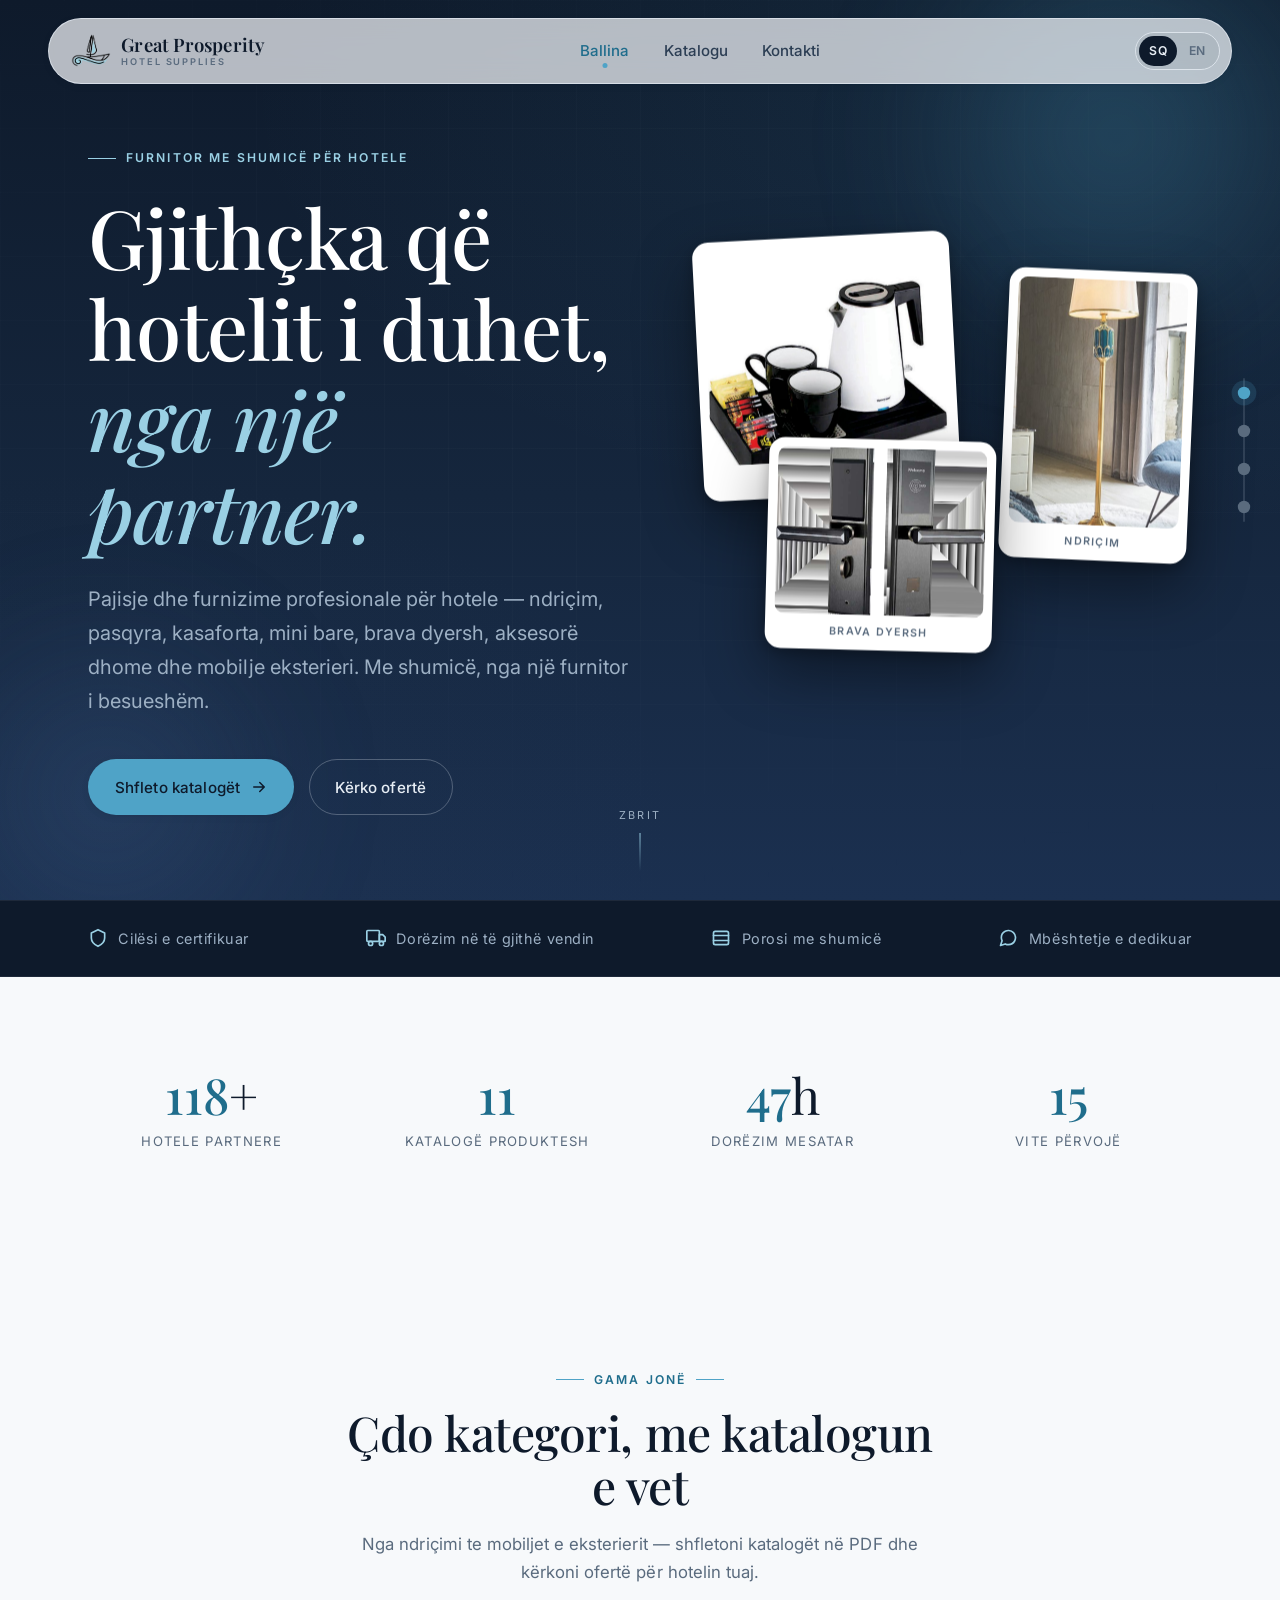
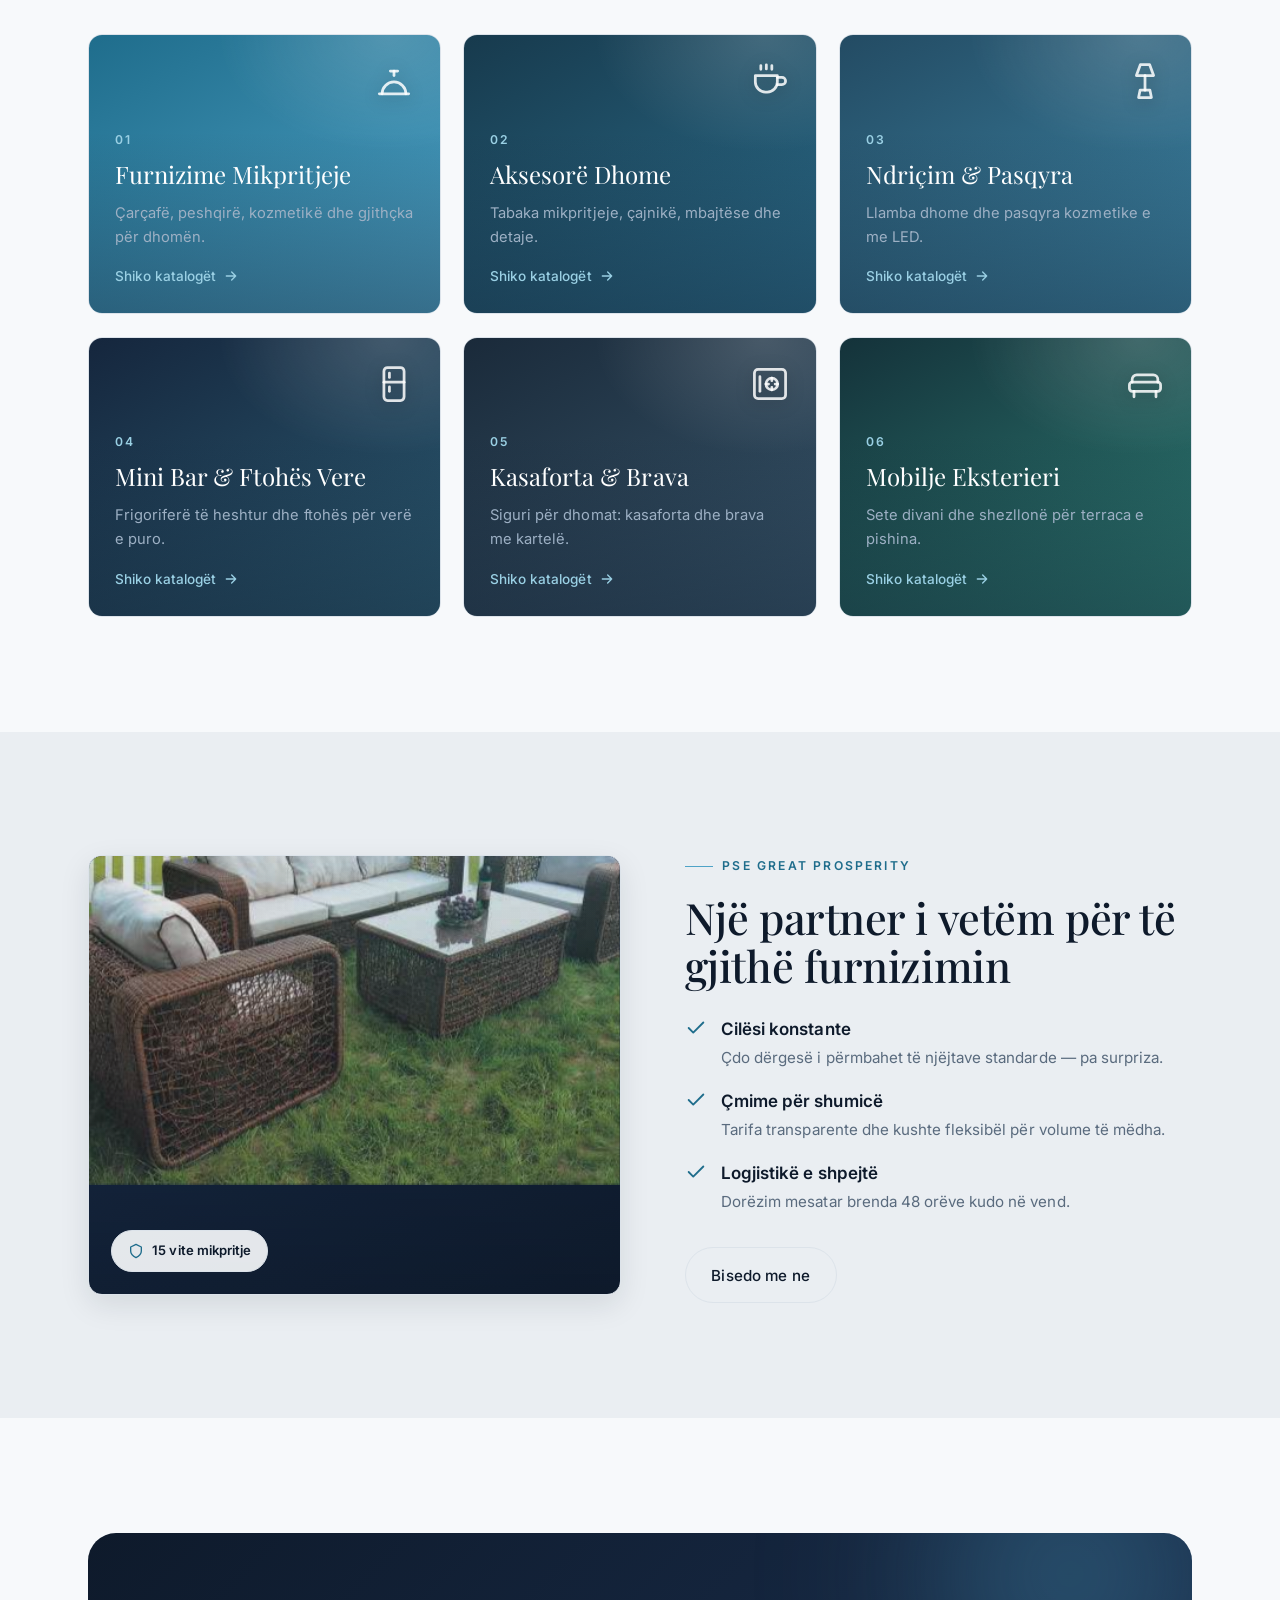
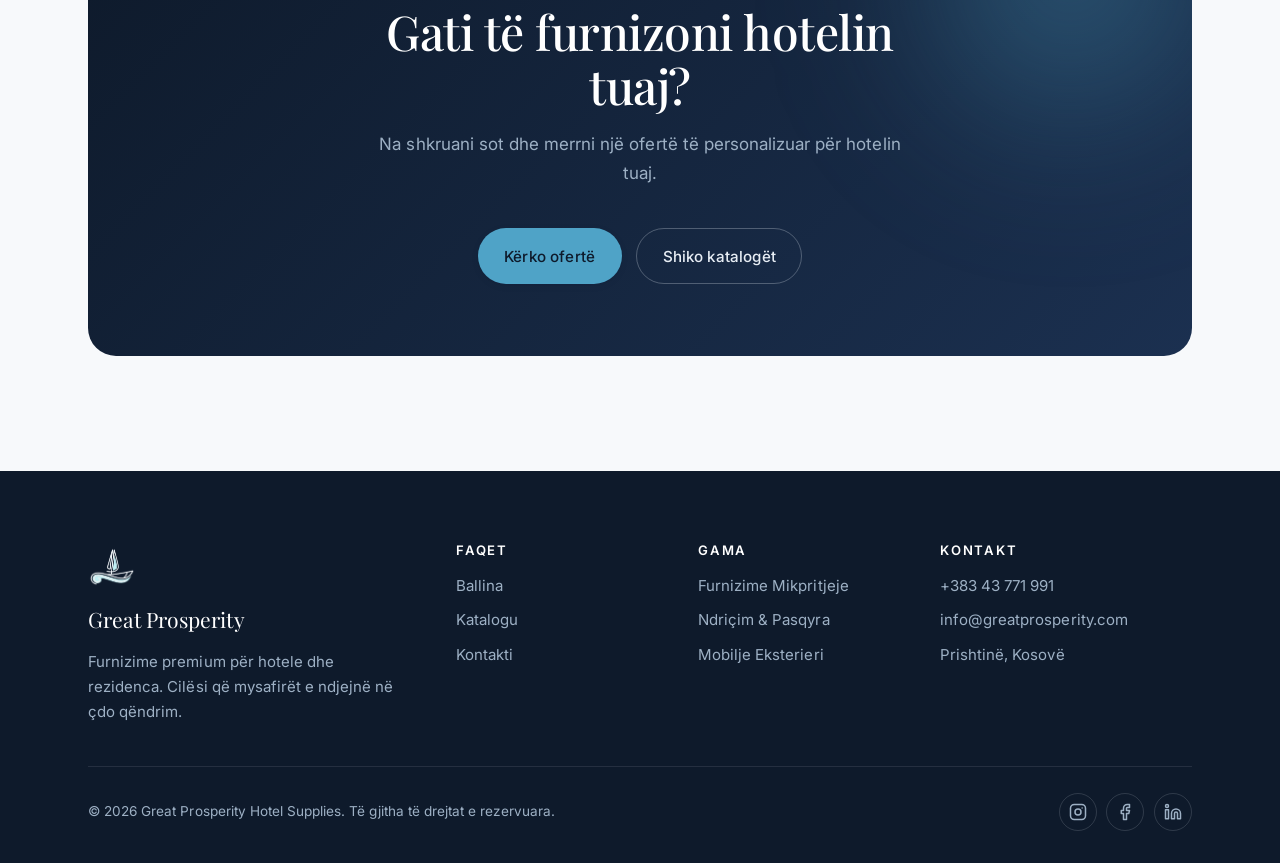
==== index.html @ 8aaf766f "Initial site" ====
<!DOCTYPE html>
<html lang="sq">
<head>
  <meta charset="UTF-8" />
  <meta name="viewport" content="width=device-width, initial-scale=1.0" />
  <title>Great Prosperity — Furnizime Premium për Hotele</title>
  <meta name="description" content="Furnitor me shumicë për hotele: ndriçim, pasqyra, kasaforta, mini bare, brava dyersh, aksesorë dhome dhe mobilje eksterieri. Katalogë PDF dhe oferta të personalizuara." />
  <link rel="preconnect" href="https://fonts.googleapis.com" />
  <link rel="preconnect" href="https://fonts.gstatic.com" crossorigin />
  <link rel="stylesheet" href="assets/css/style.css" />
</head>
<body>
  <div class="scroll-progress" aria-hidden="true"></div>
  <!-- ============ NAV ============ -->
  <!-- Brand: Great Prosperity · Hotel Supplies. Logo: assets/img/logo-mark.png -->
  <nav class="nav" aria-label="Primary">
    <a class="brand" href="index.html" aria-label="Great Prosperity Hotel Supplies — home">
      <img class="brand__logo" src="assets/img/logo-mark.png" alt="Great Prosperity Hotel Supplies logo" width="42" height="42" />
      <span class="brand__text">
        <span class="brand__mark">Great Prosperity</span>
        <span class="brand__sub">Hotel Supplies</span>
      </span>
    </a>

    <div class="nav__links">
      <a class="nav__link is-active" href="index.html" data-sq="Ballina" data-en="Home">Ballina</a>
      <a class="nav__link" href="catalog.html" data-sq="Katalogu" data-en="Catalogue">Katalogu</a>
      <a class="nav__link" href="contact.html" data-sq="Kontakti" data-en="Contact">Kontakti</a>
    </div>

    <div class="nav__right">
      <div class="lang" role="group" aria-label="Language">
        <button class="lang__btn is-active" data-lang="sq" aria-pressed="true">SQ</button>
        <button class="lang__btn" data-lang="en" aria-pressed="false">EN</button>
      </div>
      <button class="nav__burger" aria-label="Menu" aria-expanded="false">
        <span></span><span></span><span></span>
      </button>
    </div>
  </nav>

  <!-- ============ HERO ============ -->
  <header class="hero" id="top" data-dot-sq="Fillimi" data-dot-en="Top">
    <div class="hero__orb hero__orb--1" data-parallax="0.16" aria-hidden="true"></div>
    <div class="hero__orb hero__orb--2" data-parallax="-0.12" aria-hidden="true"></div>
    <div class="hero__grid" aria-hidden="true"></div>

    <div class="container hero__inner">
      <div class="hero__copy">
        <span class="eyebrow hero__eyebrow reveal"
              data-sq="Furnitor me shumicë për hotele" data-en="Wholesale hotel supplier">Furnitor me shumicë për hotele</span>

        <h1 class="reveal" data-delay="1"
            data-sq="Gjithçka që hotelit i duhet, {em}nga një partner.{/em}"
            data-en="Everything your hotel needs, {em}from one partner.{/em}">
            Gjithçka që hotelit i duhet, <em>nga një partner.</em>
        </h1>

        <p class="hero__sub reveal" data-delay="2"
           data-sq="Pajisje dhe furnizime profesionale për hotele — ndriçim, pasqyra, kasaforta, mini bare, brava dyersh, aksesorë dhome dhe mobilje eksterieri. Me shumicë, nga një furnitor i besueshëm."
           data-en="Professional hotel equipment and supplies — lighting, mirrors, safes, mini bars, door locks, room accessories and outdoor furniture. Wholesale, from one trusted supplier.">
           Pajisje dhe furnizime profesionale për hotele — ndriçim, pasqyra, kasaforta, mini bare, brava dyersh, aksesorë dhome dhe mobilje eksterieri. Me shumicë, nga një furnitor i besueshëm.
        </p>

        <div class="hero__cta reveal" data-delay="3">
          <a class="btn btn--primary" href="catalog.html">
            <span data-sq="Shfleto katalogët" data-en="Browse the catalogues">Shfleto katalogët</span>
            <svg viewBox="0 0 24 24" fill="none" stroke="currentColor" stroke-width="2" stroke-linecap="round" stroke-linejoin="round"><path d="M5 12h14M13 6l6 6-6 6"/></svg>
          </a>
          <a class="btn btn--on-dark" href="contact.html"
             data-sq="Kërko ofertë" data-en="Request a quote">Kërko ofertë</a>
        </div>
      </div>

      <!-- Floating product cards — real products from the catalogues -->
      <div class="hero__showcase reveal reveal--scale" data-delay="2">
        <figure class="hero__card hero__card--a" data-parallax="0.06">
          <span class="hero__card-in">
            <img src="assets/img/prod-tray.jpg" alt="Tabaka mikpritjeje me çajnik" loading="eager" />
            <figcaption data-sq="Aksesorë dhome" data-en="Room accessories">Aksesorë dhome</figcaption>
          </span>
        </figure>
        <figure class="hero__card hero__card--b" data-parallax="-0.05">
          <span class="hero__card-in">
            <img src="assets/img/prod-lamp.jpg" alt="Llambë qëndruese për hotel" loading="eager" />
            <figcaption data-sq="Ndriçim" data-en="Lighting">Ndriçim</figcaption>
          </span>
        </figure>
        <figure class="hero__card hero__card--c" data-parallax="0.1">
          <span class="hero__card-in">
            <img src="assets/img/prod-lock.jpg" alt="Brava elektronike dyersh" loading="eager" />
            <figcaption data-sq="Brava dyersh" data-en="Door locks">Brava dyersh</figcaption>
          </span>
        </figure>
      </div>
    </div>

    <div class="hero__scroll" aria-hidden="true">
      <span data-sq="Zbrit" data-en="Scroll">Zbrit</span>
      <i></i>
    </div>
  </header>

  <!-- ============ TRUST STRIP ============ -->
  <section class="strip">
    <div class="container strip__row">
      <div class="strip__item reveal">
        <svg viewBox="0 0 24 24" fill="none" stroke="currentColor" stroke-width="2" stroke-linecap="round" stroke-linejoin="round"><path d="M12 2 4 6v6c0 5 3.4 7.7 8 10 4.6-2.3 8-5 8-10V6z"/></svg>
        <span data-sq="Cilësi e certifikuar" data-en="Certified quality">Cilësi e certifikuar</span>
      </div>
      <div class="strip__item reveal" data-delay="1">
        <svg viewBox="0 0 24 24" fill="none" stroke="currentColor" stroke-width="2" stroke-linecap="round" stroke-linejoin="round"><rect x="1" y="3" width="15" height="13" rx="1"/><path d="M16 8h4l3 3v5h-7z"/><circle cx="5.5" cy="18.5" r="2.5"/><circle cx="18.5" cy="18.5" r="2.5"/></svg>
        <span data-sq="Dorëzim në të gjithë vendin" data-en="Nationwide delivery">Dorëzim në të gjithë vendin</span>
      </div>
      <div class="strip__item reveal" data-delay="2">
        <svg viewBox="0 0 24 24" fill="none" stroke="currentColor" stroke-width="2" stroke-linecap="round" stroke-linejoin="round"><path d="M3 9h18M3 15h18"/><rect x="3" y="4" width="18" height="16" rx="2"/></svg>
        <span data-sq="Porosi me shumicë" data-en="Wholesale orders">Porosi me shumicë</span>
      </div>
      <div class="strip__item reveal" data-delay="3">
        <svg viewBox="0 0 24 24" fill="none" stroke="currentColor" stroke-width="2" stroke-linecap="round" stroke-linejoin="round"><path d="M21 11.5a8.38 8.38 0 0 1-.9 3.8 8.5 8.5 0 0 1-7.6 4.7 8.38 8.38 0 0 1-3.8-.9L3 21l1.9-5.7a8.38 8.38 0 0 1-.9-3.8 8.5 8.5 0 0 1 4.7-7.6 8.38 8.38 0 0 1 3.8-.9h.5a8.48 8.48 0 0 1 8 8z"/></svg>
        <span data-sq="Mbështetje e dedikuar" data-en="Dedicated support">Mbështetje e dedikuar</span>
      </div>
    </div>
  </section>

  <!-- ============ STATS ============ -->
  <section class="section section--tight">
    <div class="container">
      <div class="stats">
        <div class="stat reveal">
          <div class="stat__num"><b>120</b>+</div>
          <div class="stat__label" data-sq="Hotele partnere" data-en="Partner hotels">Hotele partnere</div>
        </div>
        <div class="stat reveal" data-delay="1">
          <div class="stat__num"><b>11</b></div>
          <div class="stat__label" data-sq="Katalogë produktesh" data-en="Product catalogues">Katalogë produktesh</div>
        </div>
        <div class="stat reveal" data-delay="2">
          <div class="stat__num"><b>48</b>h</div>
          <div class="stat__label" data-sq="Dorëzim mesatar" data-en="Average delivery">Dorëzim mesatar</div>
        </div>
        <div class="stat reveal" data-delay="3">
          <div class="stat__num"><b>15</b></div>
          <div class="stat__label" data-sq="Vite përvojë" data-en="Years of experience">Vite përvojë</div>
        </div>
      </div>
    </div>
  </section>

  <!-- ============ CATEGORIES ============ -->
  <section class="section" id="categories" data-dot-sq="Gama" data-dot-en="Range">
    <div class="container">
      <div class="section-head section-head--center reveal">
        <span class="eyebrow eyebrow--center" data-sq="Gama jonë" data-en="Our range">Gama jonë</span>
        <h2 data-sq="Çdo kategori, me katalogun e vet" data-en="Every category, with its own catalogue">Çdo kategori, me katalogun e vet</h2>
        <p data-sq="Nga ndriçimi te mobiljet e eksterierit — shfletoni katalogët në PDF dhe kërkoni ofertë për hotelin tuaj."
           data-en="From lighting to outdoor furniture — browse the PDF catalogues and request a quote for your hotel.">
           Nga ndriçimi te mobiljet e eksterierit — shfletoni katalogët në PDF dhe kërkoni ofertë për hotelin tuaj.
        </p>
      </div>

      <div class="cats">
        <a class="cat reveal" href="catalog.html" style="--cg1:#1F6D8C;--cg2:#4FA3C7">
          <svg class="cat__icon" viewBox="0 0 24 24" fill="none" stroke="currentColor" stroke-width="1.5" stroke-linecap="round" stroke-linejoin="round"><path d="M4 19h16"/><path d="M5.5 19a6.5 6.5 0 0 1 13 0"/><path d="M12 9V6.6"/><path d="M10 6.6h4"/></svg>
          <span class="cat__num">01</span>
          <span class="cat__name" data-sq="Furnizime Mikpritjeje" data-en="Hospitality Supply">Furnizime Mikpritjeje</span>
          <span class="cat__desc" data-sq="Çarçafë, peshqirë, kozmetikë dhe gjithçka për dhomën." data-en="Linens, towels, amenities and everything in-room.">Çarçafë, peshqirë, kozmetikë dhe gjithçka për dhomën.</span>
          <span class="cat__go"><span data-sq="Shiko katalogët" data-en="View catalogues">Shiko katalogët</span><svg viewBox="0 0 24 24" fill="none" stroke="currentColor" stroke-width="2" stroke-linecap="round" stroke-linejoin="round"><path d="M5 12h14M13 6l6 6-6 6"/></svg></span>
        </a>
        <a class="cat reveal" data-delay="1" href="catalog.html" style="--cg1:#173A4D;--cg2:#2C6E8C">
          <svg class="cat__icon" viewBox="0 0 24 24" fill="none" stroke="currentColor" stroke-width="1.5" stroke-linecap="round" stroke-linejoin="round"><path d="M4 9h12v3.5A5.5 5.5 0 0 1 10.5 18h-1A5.5 5.5 0 0 1 4 12.5z"/><path d="M16 10h2.5a2 2 0 0 1 0 4H16"/><path d="M7 3.6v2M10 3.2v2.2M13 3.6v2"/></svg>
          <span class="cat__num">02</span>
          <span class="cat__name" data-sq="Aksesorë Dhome" data-en="Room Accessories">Aksesorë Dhome</span>
          <span class="cat__desc" data-sq="Tabaka mikpritjeje, çajnikë, mbajtëse dhe detaje." data-en="Welcome trays, kettles, holders and details.">Tabaka mikpritjeje, çajnikë, mbajtëse dhe detaje.</span>
          <span class="cat__go"><span data-sq="Shiko katalogët" data-en="View catalogues">Shiko katalogët</span><svg viewBox="0 0 24 24" fill="none" stroke="currentColor" stroke-width="2" stroke-linecap="round" stroke-linejoin="round"><path d="M5 12h14M13 6l6 6-6 6"/></svg></span>
        </a>
        <a class="cat reveal" data-delay="2" href="catalog.html" style="--cg1:#234B63;--cg2:#3E86A6">
          <svg class="cat__icon" viewBox="0 0 24 24" fill="none" stroke="currentColor" stroke-width="1.5" stroke-linecap="round" stroke-linejoin="round"><path d="M9.5 3h5l2.2 6h-9.4z"/><path d="M12 9v8"/><path d="M9.3 17h5.4l.8 4h-7z"/></svg>
          <span class="cat__num">03</span>
          <span class="cat__name" data-sq="Ndriçim &amp; Pasqyra" data-en="Lighting &amp; Mirrors">Ndriçim &amp; Pasqyra</span>
          <span class="cat__desc" data-sq="Llamba dhome dhe pasqyra kozmetike e me LED." data-en="Room lamps plus cosmetic and LED mirrors.">Llamba dhome dhe pasqyra kozmetike e me LED.</span>
          <span class="cat__go"><span data-sq="Shiko katalogët" data-en="View catalogues">Shiko katalogët</span><svg viewBox="0 0 24 24" fill="none" stroke="currentColor" stroke-width="2" stroke-linecap="round" stroke-linejoin="round"><path d="M5 12h14M13 6l6 6-6 6"/></svg></span>
        </a>
        <a class="cat reveal" href="catalog.html" style="--cg1:#15263D;--cg2:#2C5C73">
          <svg class="cat__icon" viewBox="0 0 24 24" fill="none" stroke="currentColor" stroke-width="1.5" stroke-linecap="round" stroke-linejoin="round"><rect x="6.5" y="3" width="11" height="18" rx="2"/><path d="M6.5 11h11"/><path d="M9.5 6v2.4"/><path d="M9.5 13.6V16"/></svg>
          <span class="cat__num">04</span>
          <span class="cat__name" data-sq="Mini Bar &amp; Ftohës Vere" data-en="Mini Bars &amp; Wine Coolers">Mini Bar &amp; Ftohës Vere</span>
          <span class="cat__desc" data-sq="Frigoriferë të heshtur dhe ftohës për verë e puro." data-en="Whisper-quiet fridges plus wine and cigar coolers.">Frigoriferë të heshtur dhe ftohës për verë e puro.</span>
          <span class="cat__go"><span data-sq="Shiko katalogët" data-en="View catalogues">Shiko katalogët</span><svg viewBox="0 0 24 24" fill="none" stroke="currentColor" stroke-width="2" stroke-linecap="round" stroke-linejoin="round"><path d="M5 12h14M13 6l6 6-6 6"/></svg></span>
        </a>
        <a class="cat reveal" data-delay="1" href="catalog.html" style="--cg1:#1A2A3A;--cg2:#38566B">
          <svg class="cat__icon" viewBox="0 0 24 24" fill="none" stroke="currentColor" stroke-width="1.5" stroke-linecap="round" stroke-linejoin="round"><rect x="3.5" y="4" width="17" height="16" rx="2"/><circle cx="13" cy="12" r="3.2"/><path d="M13 8.8v1.4M13 13.8v1.4M16.2 12h-1.4M11.2 12H9.8"/><path d="M6.5 8v8"/></svg>
          <span class="cat__num">05</span>
          <span class="cat__name" data-sq="Kasaforta &amp; Brava" data-en="Safes &amp; Door Locks">Kasaforta &amp; Brava</span>
          <span class="cat__desc" data-sq="Siguri për dhomat: kasaforta dhe brava me kartelë." data-en="Room security: safes and card-operated locks.">Siguri për dhomat: kasaforta dhe brava me kartelë.</span>
          <span class="cat__go"><span data-sq="Shiko katalogët" data-en="View catalogues">Shiko katalogët</span><svg viewBox="0 0 24 24" fill="none" stroke="currentColor" stroke-width="2" stroke-linecap="round" stroke-linejoin="round"><path d="M5 12h14M13 6l6 6-6 6"/></svg></span>
        </a>
        <a class="cat reveal" data-delay="2" href="catalog.html" style="--cg1:#14323A;--cg2:#2E7D74">
          <svg class="cat__icon" viewBox="0 0 24 24" fill="none" stroke="currentColor" stroke-width="1.5" stroke-linecap="round" stroke-linejoin="round"><path d="M5 11V9.5A2.5 2.5 0 0 1 7.5 7h9A2.5 2.5 0 0 1 19 9.5V11"/><rect x="3.5" y="11" width="17" height="5" rx="1.5"/><path d="M6 16v3M18 16v3"/></svg>
          <span class="cat__num">06</span>
          <span class="cat__name" data-sq="Mobilje Eksterieri" data-en="Outdoor Furniture">Mobilje Eksterieri</span>
          <span class="cat__desc" data-sq="Sete divani dhe shezllonë për terraca e pishina." data-en="Sofa sets and loungers for terraces and pools.">Sete divani dhe shezllonë për terraca e pishina.</span>
          <span class="cat__go"><span data-sq="Shiko katalogët" data-en="View catalogues">Shiko katalogët</span><svg viewBox="0 0 24 24" fill="none" stroke="currentColor" stroke-width="2" stroke-linecap="round" stroke-linejoin="round"><path d="M5 12h14M13 6l6 6-6 6"/></svg></span>
        </a>
      </div>
    </div>
  </section>

  <!-- ============ SPLIT / WHY US ============ -->
  <section class="section" id="why" style="background:var(--mist);" data-dot-sq="Pse ne" data-dot-en="Why us">
    <div class="container split">
      <div class="split__media reveal reveal--left">
        <img class="split__media-img" data-parallax="0.06" src="assets/img/why-products.jpg" alt="Set mobiljesh eksterieri për hotele" />
        <span class="split__media-badge">
          <svg viewBox="0 0 24 24" fill="none" stroke="currentColor" stroke-width="2" stroke-linecap="round" stroke-linejoin="round"><path d="M12 2 4 6v6c0 5 3.4 7.7 8 10 4.6-2.3 8-5 8-10V6z"/></svg>
          <span data-sq="15 vite mikpritje" data-en="15 years in hospitality">15 vite mikpritje</span>
        </span>
      </div>
      <div class="reveal reveal--right" data-delay="1">
        <span class="eyebrow" data-sq="Pse Great Prosperity" data-en="Why Great Prosperity">Pse Great Prosperity</span>
        <h2 style="font-size:clamp(1.9rem,4vw,2.7rem);margin-top:1rem;"
            data-sq="Një partner i vetëm për të gjithë furnizimin"
            data-en="One partner for your entire supply">Një partner i vetëm për të gjithë furnizimin</h2>
        <div class="split__list">
          <div class="split__item">
            <svg viewBox="0 0 24 24" fill="none" stroke="currentColor" stroke-width="2" stroke-linecap="round" stroke-linejoin="round"><path d="M20 6 9 17l-5-5"/></svg>
            <div>
              <b data-sq="Cilësi konstante" data-en="Consistent quality">Cilësi konstante</b>
              <span data-sq="Çdo dërgesë i përmbahet të njëjtave standarde — pa surpriza." data-en="Every shipment holds the same standard — no surprises.">Çdo dërgesë i përmbahet të njëjtave standarde — pa surpriza.</span>
            </div>
          </div>
          <div class="split__item">
            <svg viewBox="0 0 24 24" fill="none" stroke="currentColor" stroke-width="2" stroke-linecap="round" stroke-linejoin="round"><path d="M20 6 9 17l-5-5"/></svg>
            <div>
              <b data-sq="Çmime për shumicë" data-en="Wholesale pricing">Çmime për shumicë</b>
              <span data-sq="Tarifa transparente dhe kushte fleksibël për volume të mëdha." data-en="Transparent rates and flexible terms for large volumes.">Tarifa transparente dhe kushte fleksibël për volume të mëdha.</span>
            </div>
          </div>
          <div class="split__item">
            <svg viewBox="0 0 24 24" fill="none" stroke="currentColor" stroke-width="2" stroke-linecap="round" stroke-linejoin="round"><path d="M20 6 9 17l-5-5"/></svg>
            <div>
              <b data-sq="Logjistikë e shpejtë" data-en="Fast logistics">Logjistikë e shpejtë</b>
              <span data-sq="Dorëzim mesatar brenda 48 orëve kudo në vend." data-en="Average delivery within 48 hours anywhere in the country.">Dorëzim mesatar brenda 48 orëve kudo në vend.</span>
            </div>
          </div>
        </div>
        <a class="btn btn--ghost" href="contact.html" style="margin-top:2rem;"
           data-sq="Bisedo me ne" data-en="Talk to us">Bisedo me ne</a>
      </div>
    </div>
  </section>

  <!-- ============ CTA BAND ============ -->
  <section class="section" id="cta" data-dot-sq="Kontakt" data-dot-en="Contact">
    <div class="container">
      <div class="cta-band reveal">
        <h2 data-sq="Gati të furnizoni hotelin tuaj?"
            data-en="Ready to stock your hotel?">Gati të furnizoni hotelin tuaj?</h2>
        <p data-sq="Na shkruani sot dhe merrni një ofertë të personalizuar për hotelin tuaj."
           data-en="Write to us today and get a personalised quote for your hotel.">Na shkruani sot dhe merrni një ofertë të personalizuar për hotelin tuaj.</p>
        <div class="hero__cta">
          <a class="btn btn--primary" href="contact.html"
             data-sq="Kërko ofertë" data-en="Request a quote">Kërko ofertë</a>
          <a class="btn btn--on-dark" href="catalog.html"
             data-sq="Shiko katalogët" data-en="See the catalogues">Shiko katalogët</a>
        </div>
      </div>
    </div>
  </section>

  <!-- ============ FOOTER ============ -->
  <footer class="footer">
    <div class="container">
      <div class="footer__top">
        <div class="footer__brand">
          <img class="footer__logo" src="assets/img/logo-mark-light.png" alt="Great Prosperity Hotel Supplies logo" width="48" height="48" />
          <span class="footer__name">Great Prosperity</span>
          <p data-sq="Furnizime premium për hotele dhe rezidenca. Cilësi që mysafirët e ndjejnë në çdo qëndrim."
             data-en="Premium supplies for hotels and residences. Quality your guests feel in every stay.">Furnizime premium për hotele dhe rezidenca. Cilësi që mysafirët e ndjejnë në çdo qëndrim.</p>
        </div>
        <div class="footer__col">
          <h4 data-sq="Faqet" data-en="Pages">Faqet</h4>
          <a href="index.html" data-sq="Ballina" data-en="Home">Ballina</a>
          <a href="catalog.html" data-sq="Katalogu" data-en="Catalogue">Katalogu</a>
          <a href="contact.html" data-sq="Kontakti" data-en="Contact">Kontakti</a>
        </div>
        <div class="footer__col">
          <h4 data-sq="Gama" data-en="Range">Gama</h4>
          <a href="catalog.html" data-sq="Furnizime Mikpritjeje" data-en="Hospitality Supply">Furnizime Mikpritjeje</a>
          <a href="catalog.html" data-sq="Ndriçim &amp; Pasqyra" data-en="Lighting &amp; Mirrors">Ndriçim &amp; Pasqyra</a>
          <a href="catalog.html" data-sq="Mobilje Eksterieri" data-en="Outdoor Furniture">Mobilje Eksterieri</a>
        </div>
        <div class="footer__col">
          <h4 data-sq="Kontakt" data-en="Contact">Kontakt</h4>
          <p><a href="tel:+38343771991">+383 43 771 991</a></p>
          <a href="mailto:info@greatprosperity.com">info@greatprosperity.com</a>
          <p data-sq="Prishtinë, Kosovë" data-en="Prishtina, Kosovo">Prishtinë, Kosovë</p>
        </div>
      </div>
      <div class="footer__bottom">
        <span>© <span data-year>2026</span> Great Prosperity Hotel Supplies. <span data-sq="Të gjitha të drejtat e rezervuara." data-en="All rights reserved.">Të gjitha të drejtat e rezervuara.</span></span>
        <div class="footer__social">
          <a href="#" aria-label="Instagram"><svg viewBox="0 0 24 24" fill="none" stroke="currentColor" stroke-width="2" stroke-linecap="round" stroke-linejoin="round"><rect x="2" y="2" width="20" height="20" rx="5"/><circle cx="12" cy="12" r="4"/><circle cx="17.5" cy="6.5" r="1" fill="currentColor" stroke="none"/></svg></a>
          <a href="#" aria-label="Facebook"><svg viewBox="0 0 24 24" fill="none" stroke="currentColor" stroke-width="2" stroke-linecap="round" stroke-linejoin="round"><path d="M18 2h-3a5 5 0 0 0-5 5v3H7v4h3v8h4v-8h3l1-4h-4V7a1 1 0 0 1 1-1h3z"/></svg></a>
          <a href="#" aria-label="LinkedIn"><svg viewBox="0 0 24 24" fill="none" stroke="currentColor" stroke-width="2" stroke-linecap="round" stroke-linejoin="round"><path d="M16 8a6 6 0 0 1 6 6v7h-4v-7a2 2 0 0 0-4 0v7h-4v-7a6 6 0 0 1 6-6z"/><rect x="2" y="9" width="4" height="12"/><circle cx="4" cy="4" r="2"/></svg></a>
        </div>
      </div>
    </div>
  </footer>

  <script src="assets/js/main.js"></script></body>
</html>
---- assets/css/style.css ----
/* =====================================================================
   Great Prosperity — Hotel Supplies
   Cool, elegant design system. Plain CSS, no build step.
   Palette: cool navy/slate canvas + restrained champagne-gold accent.
   ===================================================================== */

@import url('https://fonts.googleapis.com/css2?family=Inter:wght@300;400;500;600;700&family=Playfair+Display:wght@400;500;600;700&display=swap');

/* ----------  Design tokens  ---------- */
:root {
  /* Cool, elegant palette */
  --ink:        #0E1A2B;   /* deepest cool navy */
  --navy:       #15263D;
  --slate:      #2C3E54;
  --porcelain:  #F7F9FB;   /* cool light background */
  --mist:       #EAEEF2;   /* cool light surface */
  --line:       #DCE3EA;   /* hairline borders */

  --accent:      #4FA3C7;  /* sky-blue accent — drawn from the sailboat logo */
  --accent-soft: #9AD0E4;  /* powder blue — matches the logo's sail */
  --accent-deep: #1F6D8C;  /* deep ocean blue — for text on light backgrounds */

  --text:       #1B2A3D;
  --muted:      #5A6B7E;
  --on-dark:    #E7EDF4;
  --on-dark-mut:#9DB0C4;

  /* Type */
  --display: 'Playfair Display', Georgia, 'Times New Roman', serif;
  --body:    'Inter', system-ui, -apple-system, Segoe UI, Roboto, sans-serif;

  /* Rhythm */
  --maxw: 1200px;
  --gutter: clamp(1.25rem, 4vw, 3rem);
  --section-y: clamp(4.5rem, 9vw, 8rem);
  --radius: 14px;
  --radius-sm: 10px;

  --shadow-sm: 0 1px 2px rgba(14,26,43,.06), 0 2px 8px rgba(14,26,43,.05);
  --shadow-md: 0 10px 30px rgba(14,26,43,.10);
  --shadow-lg: 0 24px 60px rgba(14,26,43,.16);

  --ease: cubic-bezier(.22,.61,.36,1);
}

/* ----------  Reset / base  ---------- */
*, *::before, *::after { box-sizing: border-box; }
* { margin: 0; }
html { scroll-behavior: smooth; -webkit-text-size-adjust: 100%; }

body {
  font-family: var(--body);
  color: var(--text);
  background: var(--porcelain);
  line-height: 1.65;
  font-size: 17px;
  font-weight: 400;
  letter-spacing: .002em;
  overflow-x: hidden;
  -webkit-font-smoothing: antialiased;
  text-rendering: optimizeLegibility;
}

img, svg { display: block; max-width: 100%; }
a { color: inherit; text-decoration: none; }
button { font: inherit; cursor: pointer; }

h1, h2, h3, h4 {
  font-family: var(--display);
  font-weight: 500;
  line-height: 1.12;
  letter-spacing: -.01em;
  color: var(--ink);
}

/* ----------  Layout helpers  ---------- */
.container { width: 100%; max-width: var(--maxw); margin-inline: auto; padding-inline: var(--gutter); }
.section { padding-block: var(--section-y); }
.section--tight { padding-block: clamp(3rem, 6vw, 5rem); }

.eyebrow {
  display: inline-flex; align-items: center; gap: .6rem;
  font-family: var(--body);
  font-size: .76rem; font-weight: 600;
  letter-spacing: .18em; text-transform: uppercase;
  color: var(--accent-deep);
}
.eyebrow::before {
  content: ""; width: 28px; height: 1px; background: var(--accent);
  display: inline-block;
}
.eyebrow--center::after {
  content: ""; width: 28px; height: 1px; background: var(--accent);
  display: inline-block;
}

.section-head { max-width: 56ch; }
.section-head--center { margin-inline: auto; text-align: center; }
.section-head h2 { font-size: clamp(2rem, 4.4vw, 3rem); margin-top: 1rem; }
.section-head p { color: var(--muted); margin-top: 1.1rem; font-size: 1.05rem; }

.lead { font-size: clamp(1.05rem, 2vw, 1.2rem); color: var(--muted); }

/* ----------  Buttons  ---------- */
.btn {
  display: inline-flex; align-items: center; gap: .6rem;
  padding: .9rem 1.6rem; border-radius: 999px;
  font-size: .95rem; font-weight: 500; letter-spacing: .01em;
  border: 1px solid transparent;
  transition: transform .2s var(--ease), background-color .25s var(--ease),
              color .25s var(--ease), border-color .25s var(--ease), box-shadow .25s var(--ease);
  cursor: pointer;
}
.btn svg { width: 18px; height: 18px; }
.btn--primary { background: var(--accent); color: var(--ink); box-shadow: var(--shadow-sm); }
.btn--primary:hover { background: var(--accent-soft); box-shadow: var(--shadow-md); }
.btn--ghost { background: transparent; color: var(--ink); border-color: var(--line); }
.btn--ghost:hover { border-color: var(--accent); color: var(--accent-deep); }
.btn--on-dark { background: transparent; color: var(--on-dark); border-color: rgba(231,237,244,.28); }
.btn--on-dark:hover { border-color: var(--accent); color: var(--accent-soft); }
.btn:focus-visible, a:focus-visible, button:focus-visible {
  outline: 2px solid var(--accent); outline-offset: 3px; border-radius: 6px;
}
.btn:active { transform: translateY(1px); }

/* ----------  Scroll progress (signature)  ---------- */
.scroll-progress {
  position: fixed; top: 0; left: 0; height: 2px; width: 0%;
  background: linear-gradient(90deg, var(--accent-deep), var(--accent), var(--accent-soft));
  z-index: 100; transition: width .08s linear;
}

/* ----------  Side section navigator (right rail)  ---------- */
[id] { scroll-margin-top: 96px; }
.dotnav {
  position: fixed; right: clamp(.85rem, 1.8vw, 1.7rem); top: 50%;
  transform: translateY(-50%); z-index: 80;
  display: flex; flex-direction: column; align-items: center; padding: 8px 0;
}
.dotnav__track {
  position: absolute; top: 12px; bottom: 12px; width: 2px;
  background: rgba(120,134,150,.28); border-radius: 2px; overflow: hidden;
}
.dotnav__fill {
  position: absolute; inset: 0 0 auto 0; height: 0%;
  background: linear-gradient(var(--accent-deep), var(--accent)); transition: height .12s linear;
}
.dotnav__item { position: relative; display: grid; place-items: center; width: 26px; height: 26px; margin: 6px 0; z-index: 1; }
.dotnav__dot {
  width: 8px; height: 8px; border-radius: 50%; background: var(--muted); opacity: .45;
  transition: transform .25s var(--ease), background-color .25s var(--ease), opacity .25s var(--ease);
}
.dotnav__item:hover .dotnav__dot { opacity: .95; background: var(--accent-deep); transform: scale(1.25); }
.dotnav__item.is-active .dotnav__dot {
  opacity: 1; background: var(--accent); transform: scale(1.55);
  box-shadow: 0 0 0 4px rgba(79,163,199,.18);
}
.dotnav__label {
  position: absolute; right: 30px; top: 50%; transform: translateY(-50%) translateX(6px);
  white-space: nowrap; font-size: .74rem; font-weight: 600; letter-spacing: .02em; color: var(--ink);
  background: rgba(255,255,255,.94); border: 1px solid var(--line); border-radius: 999px;
  padding: .3rem .72rem; box-shadow: var(--shadow-sm);
  opacity: 0; pointer-events: none; transition: opacity .2s var(--ease), transform .2s var(--ease);
}
.dotnav__item:hover .dotnav__label { opacity: 1; transform: translateY(-50%) translateX(0); }
@media (max-width: 860px) { .dotnav { display: none; } }

/* ----------  Navbar (floating glass)  ---------- */
.nav {
  position: fixed; top: clamp(.6rem, 1.5vw, 1.1rem); left: 50%; transform: translateX(-50%);
  width: calc(100% - clamp(1.25rem, 4vw, 3rem) * 2); max-width: var(--maxw);
  z-index: 90;
  display: flex; align-items: center; justify-content: space-between;
  padding: .7rem .7rem .7rem 1.3rem;
  background: rgba(247,249,251,.72);
  backdrop-filter: blur(14px) saturate(120%);
  -webkit-backdrop-filter: blur(14px) saturate(120%);
  border: 1px solid rgba(220,227,234,.9);
  border-radius: 999px;
  box-shadow: var(--shadow-sm);
  transition: box-shadow .3s var(--ease), background-color .3s var(--ease);
}
.nav.is-scrolled { box-shadow: var(--shadow-md); background: rgba(247,249,251,.86); }

.brand { display: inline-flex; align-items: center; gap: .6rem; }
.brand__logo { width: 42px; height: 42px; object-fit: contain; flex: none; }
.brand__text { display: flex; flex-direction: column; line-height: 1; }
.brand__mark {
  font-family: var(--display); font-weight: 600; font-size: 1.16rem;
  letter-spacing: .005em; color: var(--ink); white-space: nowrap;
}
.brand__sub {
  font-size: .58rem; letter-spacing: .2em; text-transform: uppercase;
  color: var(--muted); font-weight: 600; margin-top: 3px;
}
@media (max-width: 480px) {
  .brand__sub { display: none; }
  .brand__mark { font-size: 1rem; }
  .brand__logo { width: 36px; height: 36px; }
}

.nav__links { display: flex; align-items: center; gap: .35rem; }
.nav__link {
  position: relative; padding: .55rem .9rem; border-radius: 999px;
  font-size: .94rem; font-weight: 500; color: var(--slate);
  transition: color .2s var(--ease), background-color .2s var(--ease);
}
.nav__link:hover { color: var(--ink); background: rgba(79,163,199,.12); }
.nav__link.is-active { color: var(--accent-deep); }
.nav__link.is-active::after {
  content: ""; position: absolute; left: 50%; bottom: .28rem; transform: translateX(-50%);
  width: 5px; height: 5px; border-radius: 50%; background: var(--accent);
}

.nav__right { display: flex; align-items: center; gap: .6rem; }

/* Language toggle */
.lang {
  display: inline-flex; align-items: center;
  background: rgba(21,38,61,.06); border: 1px solid var(--line);
  border-radius: 999px; padding: 3px; gap: 2px;
}
.lang__btn {
  border: none; background: transparent; color: var(--muted);
  font-size: .76rem; font-weight: 600; letter-spacing: .06em;
  padding: .32rem .6rem; border-radius: 999px; transition: all .2s var(--ease);
}
.lang__btn.is-active { background: var(--ink); color: var(--on-dark); }

/* Mobile nav toggle */
.nav__burger {
  display: none; width: 42px; height: 42px; border-radius: 50%;
  border: 1px solid var(--line); background: rgba(255,255,255,.6);
  flex-direction: column; align-items: center; justify-content: center; gap: 4px;
}
.nav__burger span { width: 17px; height: 1.6px; background: var(--ink); transition: transform .25s var(--ease), opacity .2s var(--ease); }
.nav.is-open .nav__burger span:nth-child(1) { transform: translateY(5.6px) rotate(45deg); }
.nav.is-open .nav__burger span:nth-child(2) { opacity: 0; }
.nav.is-open .nav__burger span:nth-child(3) { transform: translateY(-5.6px) rotate(-45deg); }

/* ----------  Hero  ---------- */
.hero {
  position: relative; min-height: 100svh;
  display: flex; align-items: center;
  background:
    radial-gradient(120% 90% at 85% 10%, rgba(79,163,199,.10), transparent 55%),
    radial-gradient(90% 80% at 8% 92%, rgba(44,62,84,.10), transparent 50%),
    linear-gradient(180deg, #0E1A2B 0%, #15263D 55%, #1B3050 100%);
  color: var(--on-dark);
  overflow: hidden;
  isolation: isolate;
}
.hero__orb {
  position: absolute; z-index: -1; border-radius: 50%;
  filter: blur(60px); opacity: .5; will-change: transform;
}
.hero__orb--1 { width: 480px; height: 480px; top: -8%; right: -6%;
  background: radial-gradient(circle, rgba(79,163,199,.55), transparent 70%); }
.hero__orb--2 { width: 420px; height: 420px; bottom: -12%; left: -8%;
  background: radial-gradient(circle, rgba(80,120,175,.45), transparent 70%); }
.hero__grid {
  position: absolute; inset: 0; z-index: -1; opacity: .5;
  background-image:
    linear-gradient(rgba(231,237,244,.04) 1px, transparent 1px),
    linear-gradient(90deg, rgba(231,237,244,.04) 1px, transparent 1px);
  background-size: 64px 64px;
  mask-image: radial-gradient(110% 80% at 50% 40%, #000 30%, transparent 80%);
}

.hero__inner {
  padding-block: clamp(7rem, 14vh, 10rem) clamp(4rem, 8vh, 6rem);
  display: grid; grid-template-columns: 1.05fr .95fr;
  gap: clamp(2rem, 5vw, 4.5rem); align-items: center;
}

/* Floating product cards — real catalogue products instead of a hotel photo */
.hero__showcase { position: relative; height: clamp(380px, 52vh, 540px); }
.hero__card { position: absolute; margin: 0; will-change: transform; }
.hero__card-in {
  display: block; background: #fff; border-radius: 16px; padding: 9px 9px 0;
  box-shadow: 0 24px 60px rgba(0, 0, 0, .42), 0 4px 14px rgba(0, 0, 0, .25);
  transition: box-shadow .35s var(--ease);
}
.hero__card-in img { width: 100%; object-fit: cover; border-radius: 10px; background: #fff; }
.hero__card-in figcaption {
  font-size: .66rem; font-weight: 600; letter-spacing: .12em; text-transform: uppercase;
  color: var(--muted); text-align: center; padding: .5rem 0 .6rem;
}
.hero__card--a { width: 52%; top: 0; left: 0; z-index: 2; }
.hero__card--a .hero__card-in { transform: rotate(-3deg); }
.hero__card--a img { aspect-ratio: 1 / 0.9; }
.hero__card--b { width: 38%; top: 8%; right: 0; z-index: 1; }
.hero__card--b .hero__card-in { transform: rotate(2.5deg); }
.hero__card--b img { aspect-ratio: 1 / 1.45; }
.hero__card--c { width: 46%; bottom: 4%; left: 14%; z-index: 3; }
.hero__card--c .hero__card-in { transform: rotate(1.5deg); }
.hero__card--c img { aspect-ratio: 1 / 0.8; }
.hero__card:hover .hero__card-in { box-shadow: 0 32px 80px rgba(0, 0, 0, .5), 0 6px 18px rgba(0, 0, 0, .3); }
.hero__eyebrow { color: var(--accent-soft); }
.hero__eyebrow::before { background: var(--accent-soft); }
.hero h1 {
  color: #fff; font-size: clamp(2.6rem, 7vw, 5.1rem); font-weight: 500;
  letter-spacing: -.015em; max-width: 16ch; margin-top: 1.4rem;
}
.hero h1 em { font-style: italic; color: var(--accent-soft); }
.hero__sub {
  margin-top: 1.6rem; max-width: 52ch; font-size: clamp(1.05rem, 2.2vw, 1.25rem);
  color: var(--on-dark-mut); line-height: 1.7;
}
.hero__cta { margin-top: 2.6rem; display: flex; flex-wrap: wrap; gap: .9rem; }
.hero__scroll {
  position: absolute; bottom: 1.8rem; left: 50%; transform: translateX(-50%);
  display: flex; flex-direction: column; align-items: center; gap: .5rem;
  font-size: .68rem; letter-spacing: .22em; text-transform: uppercase; color: var(--on-dark-mut);
}
.hero__scroll i {
  width: 1px; height: 38px; background: linear-gradient(var(--accent-soft), transparent);
  animation: scrollPulse 2.4s var(--ease) infinite;
}
@keyframes scrollPulse { 0%,100%{transform:scaleY(.4);opacity:.4} 50%{transform:scaleY(1);opacity:1} }

/* ----------  Marquee / trust strip  ---------- */
.strip { background: var(--ink); color: var(--on-dark-mut); border-block: 1px solid rgba(231,237,244,.07); }
.strip__row {
  display: flex; align-items: center; justify-content: space-between; gap: 2rem;
  flex-wrap: wrap; padding-block: 1.6rem;
}
.strip__item { display: flex; align-items: center; gap: .65rem; font-size: .9rem; letter-spacing: .04em; }
.strip__item svg { width: 20px; height: 20px; color: var(--accent-soft); flex: none; }

/* ----------  Stats  ---------- */
.stats { display: grid; grid-template-columns: repeat(4, 1fr); gap: clamp(1rem, 3vw, 2.5rem); }
.stat { text-align: center; padding: 1rem; }
.stat__num { font-family: var(--display); font-size: clamp(2.2rem, 5vw, 3.1rem); color: var(--ink); line-height: 1; }
.stat__num b { color: var(--accent-deep); font-weight: 500; }
.stat__label { margin-top: .7rem; font-size: .82rem; letter-spacing: .1em; text-transform: uppercase; color: var(--muted); }

/* ----------  Category grid  ---------- */
.cats { display: grid; grid-template-columns: repeat(3, 1fr); gap: 1.4rem; margin-top: 3rem; }
.cat {
  position: relative; border-radius: var(--radius); overflow: hidden;
  border: 1px solid var(--line); background: #fff;
  min-height: 280px; display: flex; flex-direction: column; justify-content: flex-end;
  padding: 1.6rem; color: var(--on-dark);
  transition: transform .35s var(--ease), box-shadow .35s var(--ease), border-color .35s var(--ease);
  isolation: isolate;
}
.cat::before {
  content: ""; position: absolute; inset: 0; z-index: -2; transition: transform .6s var(--ease);
  background: linear-gradient(150deg, var(--cg1, #15263D), var(--cg2, #1F6D8C));
}
.cat::after { /* soft glow + bottom shade for text legibility */
  content: ""; position: absolute; inset: 0; z-index: -1;
  background: radial-gradient(80% 70% at 85% 0%, rgba(255,255,255,.16), transparent 60%),
              linear-gradient(180deg, transparent 35%, rgba(14,26,43,.38) 100%);
}
.cat:hover { transform: translateY(-6px); box-shadow: var(--shadow-lg); border-color: var(--accent); }
.cat:hover::before { transform: scale(1.07); }
.cat__icon {
  position: absolute; top: 1.5rem; right: 1.5rem;
  width: 44px; height: 44px; color: rgba(255,255,255,.85);
  filter: drop-shadow(0 3px 8px rgba(0,0,0,.25));
  transition: transform .35s var(--ease);
}
.cat:hover .cat__icon { transform: translateY(-3px) scale(1.08); }
.cat__num { font-size: .76rem; letter-spacing: .2em; color: var(--accent-soft); font-weight: 600; }
.cat__name { font-family: var(--display); font-size: 1.5rem; color: #fff; margin-top: .3rem; }
.cat__desc { font-size: .92rem; color: var(--on-dark-mut); margin-top: .4rem; }
.cat__go { margin-top: 1rem; display: inline-flex; align-items: center; gap: .45rem; font-size: .85rem; color: var(--accent-soft); font-weight: 500; }
.cat__go svg { width: 16px; height: 16px; transition: transform .25s var(--ease); }
.cat:hover .cat__go svg { transform: translateX(4px); }

/* ----------  Features  ---------- */
.features { display: grid; grid-template-columns: repeat(3, 1fr); gap: 1.4rem; margin-top: 3rem; }
.feature {
  background: #fff; border: 1px solid var(--line); border-radius: var(--radius);
  padding: 2rem 1.8rem; transition: transform .3s var(--ease), box-shadow .3s var(--ease), border-color .3s var(--ease);
}
.feature:hover { transform: translateY(-5px); box-shadow: var(--shadow-md); border-color: var(--accent-soft); }
.feature__ic {
  width: 52px; height: 52px; border-radius: 12px; display: grid; place-items: center;
  background: linear-gradient(150deg, rgba(79,163,199,.16), rgba(79,163,199,.05));
  border: 1px solid rgba(79,163,199,.3); color: var(--accent-deep); margin-bottom: 1.2rem;
}
.feature__ic svg { width: 24px; height: 24px; }
.feature h3 { font-size: 1.25rem; margin-bottom: .55rem; }
.feature p { color: var(--muted); font-size: .96rem; }

/* ----------  Split (image + text)  ---------- */
.split { display: grid; grid-template-columns: 1.05fr 1fr; gap: clamp(2rem, 5vw, 4.5rem); align-items: center; }
.split__media {
  position: relative; border-radius: var(--radius); min-height: 440px; overflow: hidden;
  background: linear-gradient(155deg, #1b3050, #0e1a2b);
  border: 1px solid var(--line); box-shadow: var(--shadow-md);
  display: grid; place-items: center;
}
.split__media-img {
  position: absolute; inset: 0; width: 100%; height: 112%; top: -6%;
  object-fit: cover; will-change: transform;
}
.split__media::after {
  content: ""; position: absolute; inset: 0; z-index: 1;
  background: linear-gradient(180deg, rgba(14,26,43,.05), rgba(14,26,43,.35)),
              radial-gradient(120% 90% at 80% 0%, rgba(79,163,199,.20), transparent 55%);
}
.split__media-badge {
  position: absolute; z-index: 2; left: 1.4rem; bottom: 1.4rem;
  display: inline-flex; align-items: center; gap: .5rem;
  background: rgba(247,249,251,.92); border: 1px solid var(--line);
  padding: .55rem 1rem; border-radius: 999px; font-size: .82rem; font-weight: 600; color: var(--ink);
}
.split__media-badge svg { width: 16px; height: 16px; color: var(--accent-deep); }
.split__list { margin-top: 1.6rem; display: grid; gap: 1rem; }
.split__item { display: flex; gap: .9rem; align-items: flex-start; }
.split__item svg { width: 22px; height: 22px; color: var(--accent-deep); flex: none; margin-top: 2px; }
.split__item b { display: block; color: var(--ink); font-weight: 600; }
.split__item span { color: var(--muted); font-size: .95rem; }

/* ----------  Catalogues (PDF cards)  ---------- */
.cat-grid {
  display: grid; grid-template-columns: repeat(3, 1fr);
  gap: clamp(1rem, 2.4vw, 1.6rem); margin-top: 2.8rem;
}

.cat-card {
  position: relative; display: flex; flex-direction: column;
  background: #fff; border: 1px solid var(--line); border-radius: var(--radius);
  overflow: hidden; color: inherit; text-decoration: none;
  transition: transform .3s var(--ease), box-shadow .3s var(--ease), border-color .3s var(--ease);
}
.cat-card:hover { transform: translateY(-6px); box-shadow: var(--shadow-lg); border-color: var(--accent-soft); }

/* Gradient cover panel with the category icon */
.cat-card__media {
  position: relative; aspect-ratio: 16 / 10; overflow: hidden;
  display: grid; place-items: center;
  background: linear-gradient(150deg, var(--cg1, #15263D), var(--cg2, #1F6D8C));
  color: rgba(255, 255, 255, .94);
}
.cat-card__media::before { /* soft top-right glow */
  content: ""; position: absolute; top: -45%; right: -20%;
  width: 75%; height: 130%; border-radius: 50%;
  background: radial-gradient(circle, rgba(255, 255, 255, .22), transparent 68%);
}
.cat-card__media::after { /* faint wave arc, bottom-left */
  content: ""; position: absolute; left: -30%; bottom: -60%;
  width: 90%; height: 110%; border-radius: 50%;
  border: 1.5px solid rgba(255, 255, 255, .14);
}
.cat-card__icon {
  position: relative; width: 58px; height: 58px; stroke-width: 1.4;
  filter: drop-shadow(0 4px 10px rgba(0, 0, 0, .22));
  transition: transform .35s var(--ease);
}
.cat-card:hover .cat-card__icon { transform: translateY(-3px) scale(1.06); }

.cat-card__badge {
  position: absolute; top: .85rem; right: .85rem; z-index: 2;
  display: inline-flex; align-items: center;
  font-size: .66rem; font-weight: 600; letter-spacing: .08em;
  color: #fff; background: rgba(14, 26, 43, .34);
  border: 1px solid rgba(255, 255, 255, .28);
  -webkit-backdrop-filter: blur(4px); backdrop-filter: blur(4px);
  padding: .3rem .6rem; border-radius: 999px; text-transform: uppercase;
}

.cat-card__body { padding: 1.25rem 1.35rem 1.4rem; display: flex; flex-direction: column; flex: 1; }
.cat-card__eyebrow { font-size: .7rem; letter-spacing: .15em; text-transform: uppercase; color: var(--muted); font-weight: 600; }
.cat-card__title { font-size: 1.22rem; margin: .35rem 0 .5rem; }
.cat-card__desc { font-size: .92rem; color: var(--muted); flex: 1; }
.cat-card__action {
  display: inline-flex; align-items: center; gap: .45rem; margin-top: 1.2rem;
  font-size: .88rem; font-weight: 600; color: var(--accent-deep);
}
.cat-card__action svg { width: 17px; height: 17px; transition: transform .25s var(--ease); }
.cat-card:hover .cat-card__action svg { transform: translateX(4px); }

/* ----------  CTA band  ---------- */
.cta-band {
  position: relative; overflow: hidden; isolation: isolate;
  background: linear-gradient(135deg, #0E1A2B, #1B3050);
  color: var(--on-dark); border-radius: clamp(16px, 3vw, 28px);
  padding: clamp(2.5rem, 6vw, 4.5rem); text-align: center;
}
.cta-band::before {
  content: ""; position: absolute; z-index: -1; width: 420px; height: 420px; border-radius: 50%;
  top: -40%; right: -8%; filter: blur(70px);
  background: radial-gradient(circle, rgba(79,163,199,.45), transparent 70%);
}
.cta-band h2 { color: #fff; font-size: clamp(1.9rem, 4.4vw, 3rem); max-width: 20ch; margin-inline: auto; }
.cta-band p { color: var(--on-dark-mut); margin: 1.1rem auto 0; max-width: 50ch; }
.cta-band .hero__cta { justify-content: center; }

/* ----------  Page hero (sub pages)  ---------- */
.page-hero {
  background:
    radial-gradient(100% 90% at 90% 0%, rgba(79,163,199,.12), transparent 55%),
    linear-gradient(180deg, #0E1A2B, #15263D);
  color: var(--on-dark); padding-top: clamp(9rem, 18vh, 12rem); padding-bottom: clamp(3.5rem, 8vw, 6rem);
  text-align: center;
}
.page-hero .eyebrow { color: var(--accent-soft); }
.page-hero .eyebrow::before, .page-hero .eyebrow.eyebrow--center::after { background: var(--accent-soft); }
.page-hero h1 { color: #fff; font-size: clamp(2.4rem, 6vw, 4rem); margin-top: 1rem; }
.page-hero p { color: var(--on-dark-mut); max-width: 56ch; margin: 1.2rem auto 0; font-size: 1.08rem; }

/* ----------  Contact  ---------- */
.contact { display: grid; grid-template-columns: 1fr 1.1fr; gap: clamp(2rem, 5vw, 4rem); align-items: start; }
.contact__info { display: grid; gap: 1.4rem; }
.info-card {
  display: flex; gap: 1rem; align-items: flex-start;
  background: #fff; border: 1px solid var(--line); border-radius: var(--radius); padding: 1.4rem 1.5rem;
  transition: border-color .25s var(--ease), box-shadow .25s var(--ease);
}
.info-card:hover { border-color: var(--accent-soft); box-shadow: var(--shadow-sm); }
.info-card__ic { width: 46px; height: 46px; border-radius: 11px; display: grid; place-items: center; flex: none;
  background: linear-gradient(150deg, rgba(79,163,199,.16), rgba(79,163,199,.05));
  border: 1px solid rgba(79,163,199,.3); color: var(--accent-deep); }
.info-card__ic svg { width: 22px; height: 22px; }
.info-card h3 { font-size: 1.05rem; font-family: var(--body); font-weight: 600; color: var(--ink); }
.info-card p, .info-card a { color: var(--muted); font-size: .95rem; }
.info-card a:hover { color: var(--accent-deep); }

.form { background: #fff; border: 1px solid var(--line); border-radius: var(--radius); padding: clamp(1.6rem, 4vw, 2.4rem); box-shadow: var(--shadow-sm); }
.form__row { display: grid; grid-template-columns: 1fr 1fr; gap: 1.1rem; }
.field { display: flex; flex-direction: column; gap: .45rem; margin-bottom: 1.1rem; }
.field label { font-size: .82rem; font-weight: 600; color: var(--slate); letter-spacing: .02em; }
.field input, .field textarea, .field select {
  font: inherit; font-size: .96rem; color: var(--text);
  padding: .8rem .95rem; border: 1px solid var(--line); border-radius: var(--radius-sm);
  background: var(--porcelain); transition: border-color .2s var(--ease), box-shadow .2s var(--ease), background-color .2s var(--ease);
}
.field input:focus, .field textarea:focus, .field select:focus {
  outline: none; border-color: var(--accent); background: #fff; box-shadow: 0 0 0 3px rgba(79,163,199,.15);
}
.field textarea { resize: vertical; min-height: 130px; }
.form__note { font-size: .82rem; color: var(--muted); margin-top: .4rem; }
.form__success {
  display: none; margin-top: 1rem; padding: .9rem 1.1rem; border-radius: var(--radius-sm);
  background: rgba(79,163,199,.12); border: 1px solid var(--accent-soft); color: var(--accent-deep);
  font-size: .92rem; font-weight: 500;
}
.form__success.is-visible { display: block; }

/* ----------  Footer  ---------- */
.footer { background: var(--ink); color: var(--on-dark-mut); padding-block: clamp(3rem, 6vw, 4.5rem) 2rem; }
.footer__top { display: grid; grid-template-columns: 1.6fr 1fr 1fr 1.2fr; gap: 2rem; }
.footer__logo { width: 48px; height: 48px; object-fit: contain; display: block; }
.footer__name { font-family: var(--display); font-size: 1.32rem; color: #fff; display: block; margin-top: .7rem; }
.footer__brand p { margin-top: .8rem; max-width: 34ch; font-size: .94rem; color: var(--on-dark-mut); }
.footer h4 { color: #fff; font-family: var(--body); font-size: .82rem; letter-spacing: .14em; text-transform: uppercase; font-weight: 600; margin-bottom: 1rem; }
.footer__col a, .footer__col p { display: block; color: var(--on-dark-mut); font-size: .94rem; margin-bottom: .6rem; transition: color .2s var(--ease); }
.footer__col a:hover { color: var(--accent-soft); }
.footer__bottom {
  margin-top: 2.6rem; padding-top: 1.6rem; border-top: 1px solid rgba(231,237,244,.1);
  display: flex; align-items: center; justify-content: space-between; gap: 1rem; flex-wrap: wrap;
  font-size: .85rem;
}
.footer__social { display: flex; gap: .6rem; }
.footer__social a { width: 38px; height: 38px; border-radius: 50%; display: grid; place-items: center;
  border: 1px solid rgba(231,237,244,.15); color: var(--on-dark-mut); transition: all .2s var(--ease); }
.footer__social a:hover { border-color: var(--accent); color: var(--accent-soft); }
.footer__social svg { width: 18px; height: 18px; }

/* ----------  Scroll reveal (richer choreography)  ---------- */
.reveal {
  opacity: 0; transform: translateY(28px);
  transition: opacity .8s var(--ease), transform .8s var(--ease), filter .8s var(--ease);
}
.reveal.is-in { opacity: 1; transform: none; filter: none; }
.reveal--left   { transform: translateX(-48px); }
.reveal--right  { transform: translateX(48px); }
.reveal--scale  { transform: scale(.9); }
.reveal--up-lg  { transform: translateY(64px); }
.reveal--blur   { filter: blur(12px); transform: translateY(28px) scale(1.02); }
.reveal[data-delay="1"] { transition-delay: .09s; }
.reveal[data-delay="2"] { transition-delay: .18s; }
.reveal[data-delay="3"] { transition-delay: .27s; }
.reveal[data-delay="4"] { transition-delay: .36s; }

/* ----------  Parallax utility (JS-driven, transform-only)  ---------- */
[data-parallax] { will-change: transform; }

/* ----------  Language switch animation  ---------- */
body.lang-switching [data-sq] { animation: langSwap .5s var(--ease) both; }
@keyframes langSwap {
  0%   { opacity: 0; transform: translateY(8px); filter: blur(4px); }
  100% { opacity: 1; transform: none; filter: blur(0); }
}
.lang__btn { position: relative; overflow: hidden; }
.lang__btn.is-active { animation: langPulse .5s var(--ease); }
@keyframes langPulse { 0% { transform: scale(.82); } 60% { transform: scale(1.08); } 100% { transform: scale(1); } }

/* ----------  Responsive  ---------- */
@media (max-width: 980px) {
  .cats, .features, .cat-grid { grid-template-columns: repeat(2, 1fr); }
  .hero__inner { grid-template-columns: 1fr; gap: 3rem; }
  .hero__showcase { height: clamp(300px, 60vw, 420px); max-width: 520px; }
  .split { grid-template-columns: 1fr; }
  .split__media { min-height: 320px; }
  .contact { grid-template-columns: 1fr; }
  .footer__top { grid-template-columns: 1fr 1fr; gap: 2rem 1.5rem; }
  .stats { grid-template-columns: repeat(2, 1fr); row-gap: 2rem; }
}

@media (max-width: 720px) {
  body { font-size: 16px; }
  .nav__links { display: none; }
  .nav__burger { display: flex; }
  .nav {
    flex-wrap: wrap;
  }
  .nav.is-open .nav__links {
    display: flex; flex-direction: column; align-items: stretch; width: 100%;
    gap: .2rem; margin-top: .6rem; padding-top: .6rem; border-top: 1px solid var(--line);
  }
  .nav.is-open .nav__link { padding: .8rem 1rem; border-radius: var(--radius-sm); }
  .nav.is-open { border-radius: 22px; }
  .cats, .features, .cat-grid { grid-template-columns: 1fr; }
  .form__row { grid-template-columns: 1fr; }
  .footer__top { grid-template-columns: 1fr; }
  .strip__row { justify-content: center; text-align: center; }
  .hero__scroll { display: none; }
}

/* ----------  Reduced motion  ---------- */
@media (prefers-reduced-motion: reduce) {
  html { scroll-behavior: auto; }
  *, *::before, *::after {
    animation-duration: .001ms !important; animation-iteration-count: 1 !important;
    transition-duration: .001ms !important; scroll-behavior: auto !important;
  }
  .reveal { opacity: 1; transform: none; }
  .hero__orb { display: none; }
}
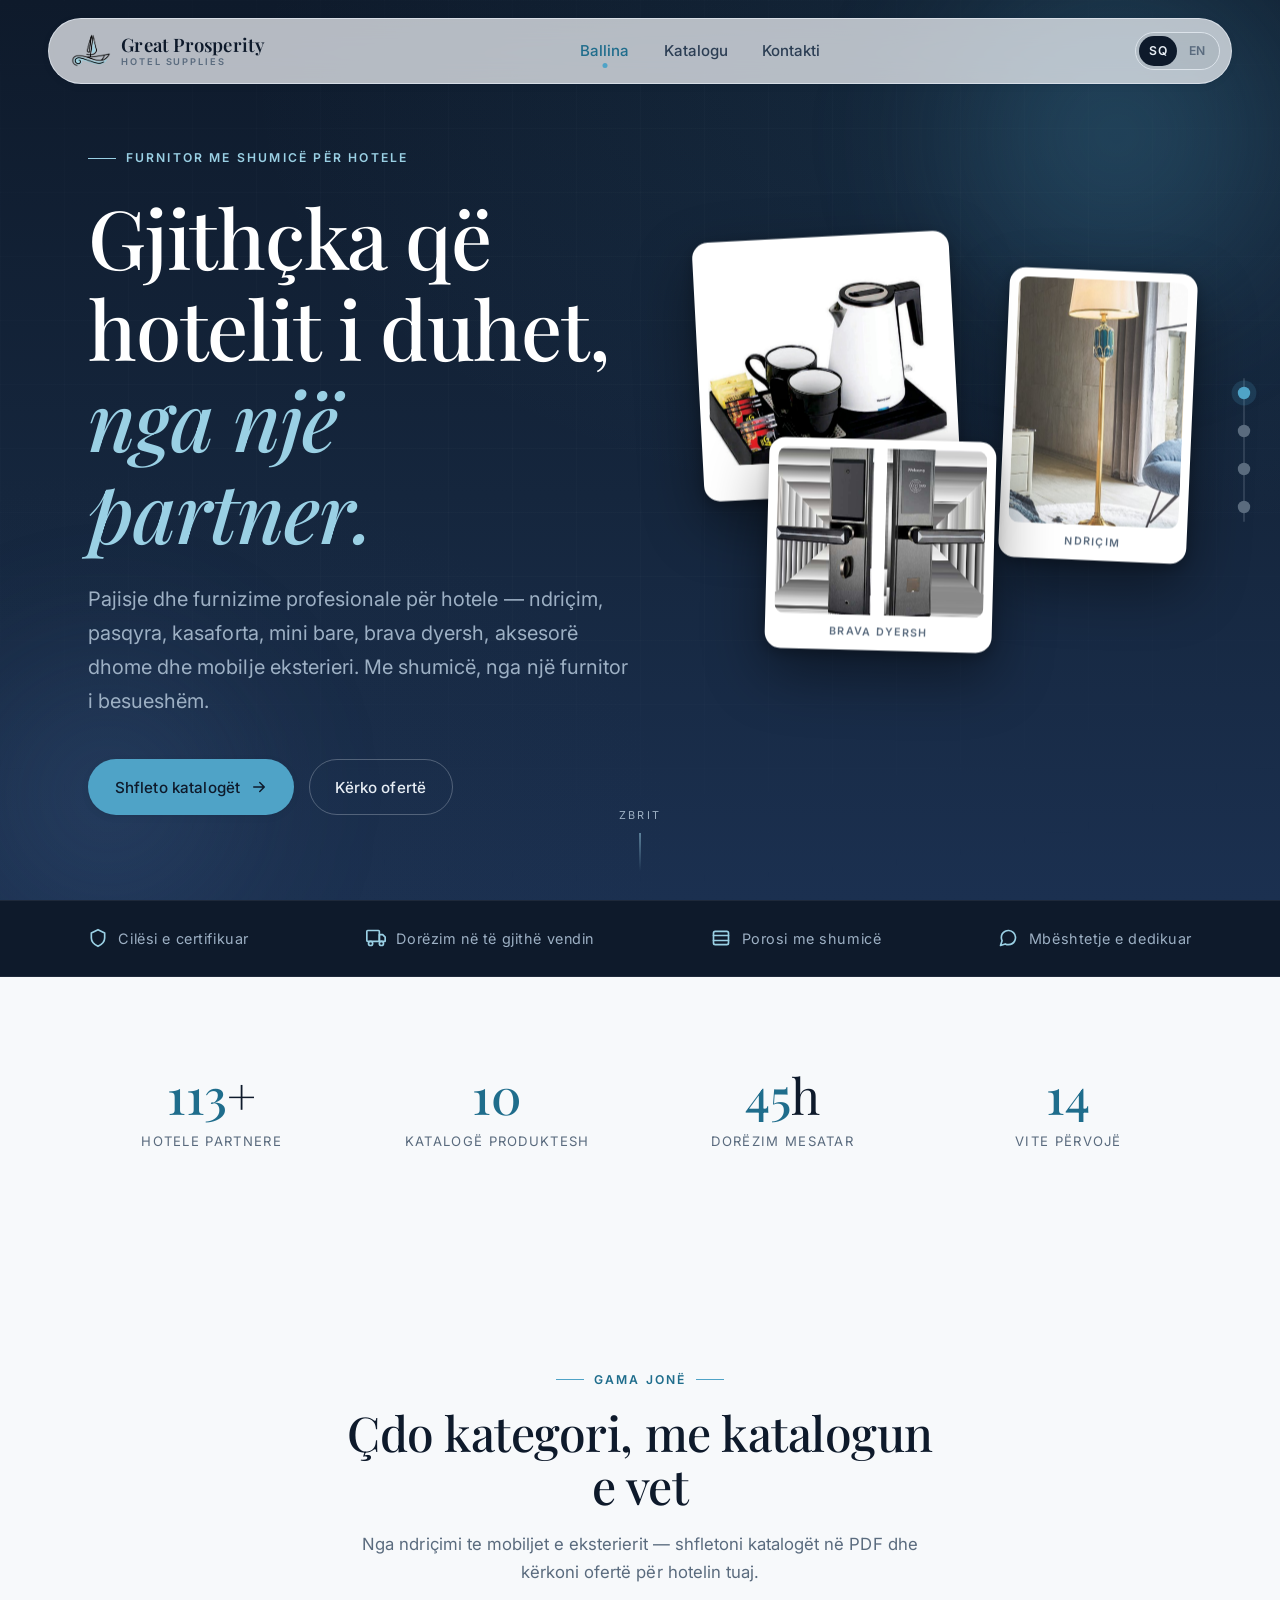
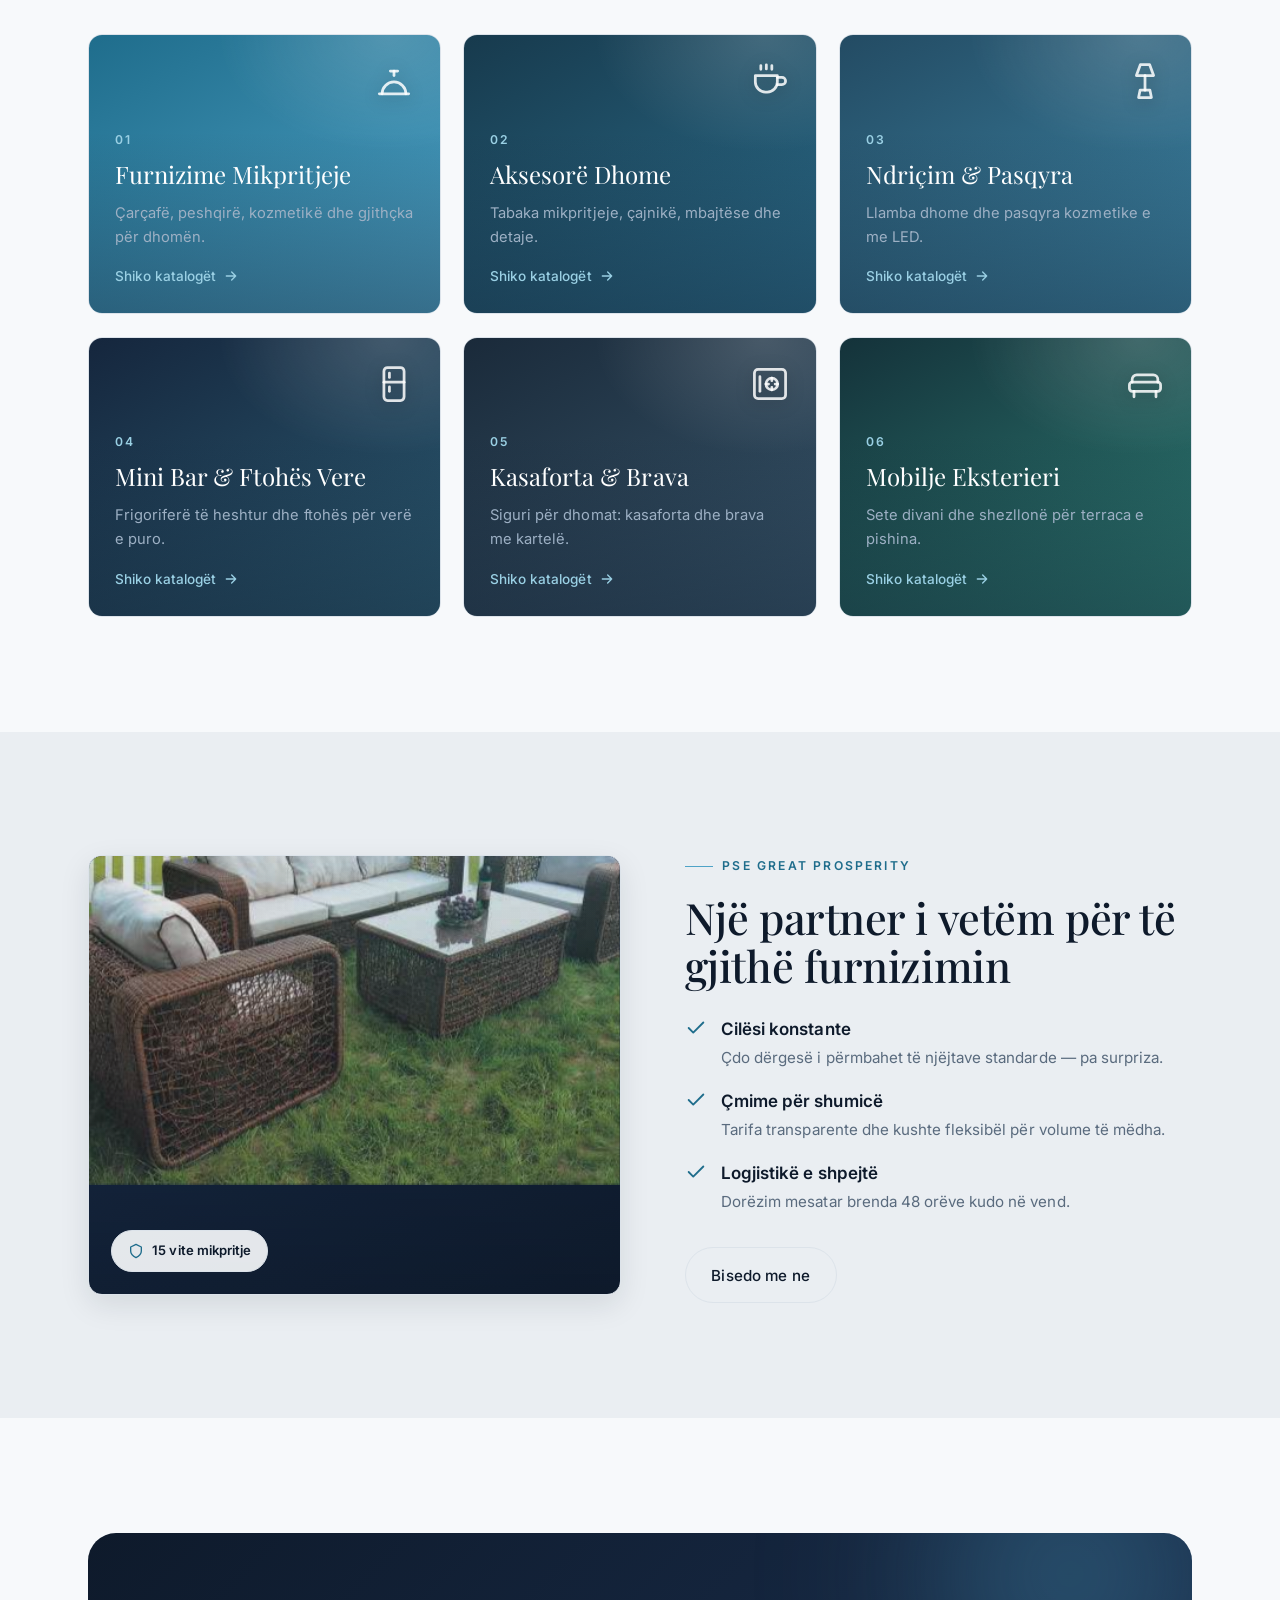
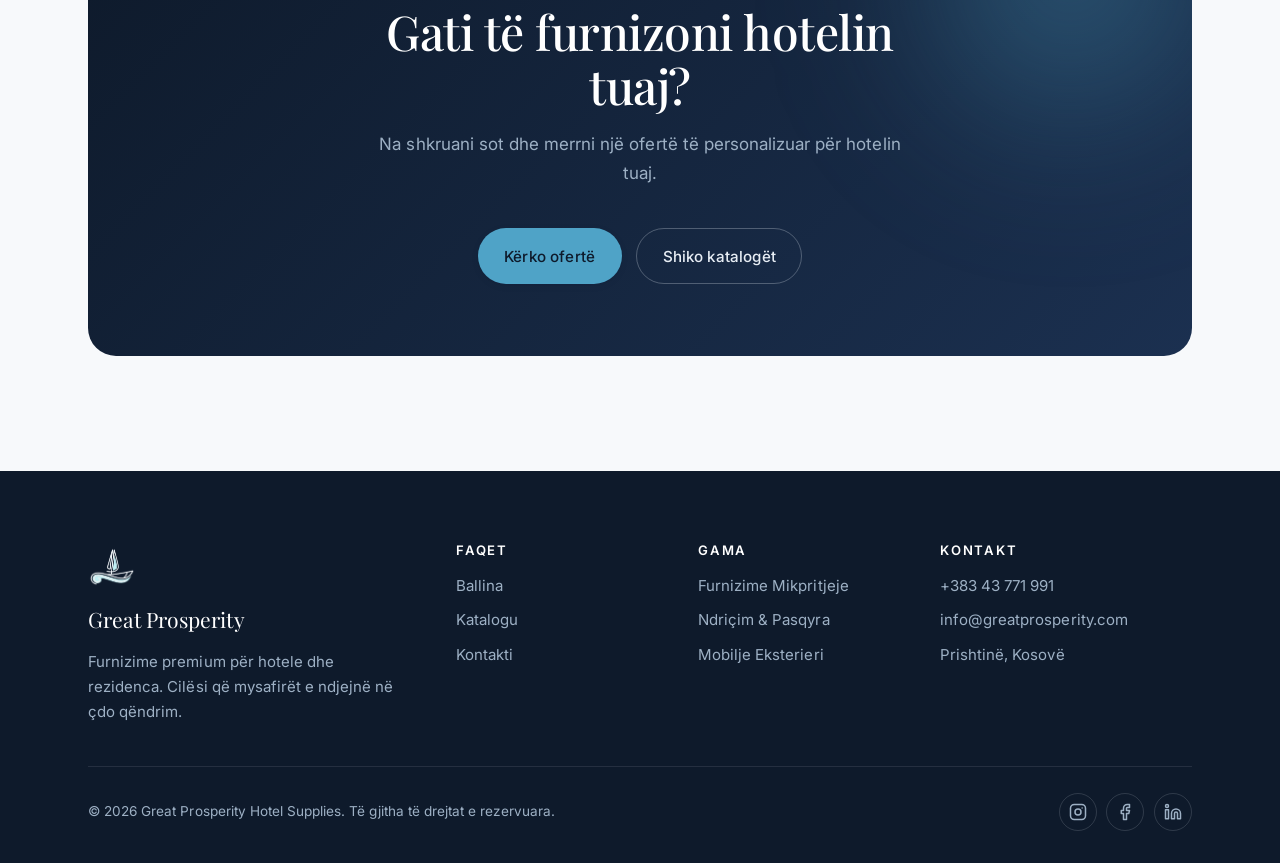
==== commit 5c71861b: "Set English as default startup language" ====
--- a/index.html
+++ b/index.html
@@ -1,10 +1,10 @@
 <!DOCTYPE html>
-<html lang="sq">
+<html lang="en">
 <head>
   <meta charset="UTF-8" />
   <meta name="viewport" content="width=device-width, initial-scale=1.0" />
-  <title>Great Prosperity — Furnizime Premium për Hotele</title>
-  <meta name="description" content="Furnitor me shumicë për hotele: ndriçim, pasqyra, kasaforta, mini bare, brava dyersh, aksesorë dhome dhe mobilje eksterieri. Katalogë PDF dhe oferta të personalizuara." />
+  <title>Great Prosperity — Premium Hotel Supplies</title>
+  <meta name="description" content="Wholesale hotel supplies for hospitality: lighting, mirrors, safes, minibars, door locks, room accessories and outdoor furniture. PDF catalogues and personalised quotes." />
   <link rel="preconnect" href="https://fonts.googleapis.com" />
   <link rel="preconnect" href="https://fonts.gstatic.com" crossorigin />
   <link rel="stylesheet" href="assets/css/style.css" />
@@ -23,15 +23,15 @@
     </a>
 
     <div class="nav__links">
-      <a class="nav__link is-active" href="index.html" data-sq="Ballina" data-en="Home">Ballina</a>
-      <a class="nav__link" href="catalog.html" data-sq="Katalogu" data-en="Catalogue">Katalogu</a>
-      <a class="nav__link" href="contact.html" data-sq="Kontakti" data-en="Contact">Kontakti</a>
+      <a class="nav__link is-active" href="index.html" data-sq="Ballina" data-en="Home">Home</a>
+      <a class="nav__link" href="catalog.html" data-sq="Katalogu" data-en="Catalogue">Catalogue</a>
+      <a class="nav__link" href="contact.html" data-sq="Kontakti" data-en="Contact">Contact</a>
     </div>
 
     <div class="nav__right">
       <div class="lang" role="group" aria-label="Language">
-        <button class="lang__btn is-active" data-lang="sq" aria-pressed="true">SQ</button>
-        <button class="lang__btn" data-lang="en" aria-pressed="false">EN</button>
+        <button class="lang__btn" data-lang="sq" aria-pressed="false">SQ</button>
+        <button class="lang__btn is-active" data-lang="en" aria-pressed="true">EN</button>
       </div>
       <button class="nav__burger" aria-label="Menu" aria-expanded="false">
         <span></span><span></span><span></span>
@@ -48,27 +48,24 @@
     <div class="container hero__inner">
       <div class="hero__copy">
         <span class="eyebrow hero__eyebrow reveal"
-              data-sq="Furnitor me shumicë për hotele" data-en="Wholesale hotel supplier">Furnitor me shumicë për hotele</span>
+              data-sq="Furnitor me shumicë për hotele" data-en="Wholesale hotel supplier">Wholesale hotel supplier</span>
 
         <h1 class="reveal" data-delay="1"
             data-sq="Gjithçka që hotelit i duhet, {em}nga një partner.{/em}"
-            data-en="Everything your hotel needs, {em}from one partner.{/em}">
-            Gjithçka që hotelit i duhet, <em>nga një partner.</em>
+            data-en="Everything your hotel needs, {em}from one partner.{/em}">Everything your hotel needs, <em>from one partner.</em>
         </h1>
 
         <p class="hero__sub reveal" data-delay="2"
            data-sq="Pajisje dhe furnizime profesionale për hotele — ndriçim, pasqyra, kasaforta, mini bare, brava dyersh, aksesorë dhome dhe mobilje eksterieri. Me shumicë, nga një furnitor i besueshëm."
-           data-en="Professional hotel equipment and supplies — lighting, mirrors, safes, mini bars, door locks, room accessories and outdoor furniture. Wholesale, from one trusted supplier.">
-           Pajisje dhe furnizime profesionale për hotele — ndriçim, pasqyra, kasaforta, mini bare, brava dyersh, aksesorë dhome dhe mobilje eksterieri. Me shumicë, nga një furnitor i besueshëm.
-        </p>
+           data-en="Professional hotel equipment and supplies — lighting, mirrors, safes, mini bars, door locks, room accessories and outdoor furniture. Wholesale, from one trusted supplier.">Professional hotel equipment and supplies — lighting, mirrors, safes, mini bars, door locks, room accessories and outdoor furniture. Wholesale, from one trusted supplier.</p>
 
         <div class="hero__cta reveal" data-delay="3">
           <a class="btn btn--primary" href="catalog.html">
-            <span data-sq="Shfleto katalogët" data-en="Browse the catalogues">Shfleto katalogët</span>
+            <span data-sq="Shfleto katalogët" data-en="Browse the catalogues">Browse the catalogues</span>
             <svg viewBox="0 0 24 24" fill="none" stroke="currentColor" stroke-width="2" stroke-linecap="round" stroke-linejoin="round"><path d="M5 12h14M13 6l6 6-6 6"/></svg>
           </a>
           <a class="btn btn--on-dark" href="contact.html"
-             data-sq="Kërko ofertë" data-en="Request a quote">Kërko ofertë</a>
+             data-sq="Kërko ofertë" data-en="Request a quote">Request a quote</a>
         </div>
       </div>
 
@@ -77,26 +74,26 @@
         <figure class="hero__card hero__card--a" data-parallax="0.06">
           <span class="hero__card-in">
             <img src="assets/img/prod-tray.jpg" alt="Tabaka mikpritjeje me çajnik" loading="eager" />
-            <figcaption data-sq="Aksesorë dhome" data-en="Room accessories">Aksesorë dhome</figcaption>
+            <figcaption data-sq="Aksesorë dhome" data-en="Room accessories">Room accessories</figcaption>
           </span>
         </figure>
         <figure class="hero__card hero__card--b" data-parallax="-0.05">
           <span class="hero__card-in">
             <img src="assets/img/prod-lamp.jpg" alt="Llambë qëndruese për hotel" loading="eager" />
-            <figcaption data-sq="Ndriçim" data-en="Lighting">Ndriçim</figcaption>
+            <figcaption data-sq="Ndriçim" data-en="Lighting">Lighting</figcaption>
           </span>
         </figure>
         <figure class="hero__card hero__card--c" data-parallax="0.1">
           <span class="hero__card-in">
             <img src="assets/img/prod-lock.jpg" alt="Brava elektronike dyersh" loading="eager" />
-            <figcaption data-sq="Brava dyersh" data-en="Door locks">Brava dyersh</figcaption>
+            <figcaption data-sq="Brava dyersh" data-en="Door locks">Door locks</figcaption>
           </span>
         </figure>
       </div>
     </div>
 
     <div class="hero__scroll" aria-hidden="true">
-      <span data-sq="Zbrit" data-en="Scroll">Zbrit</span>
+      <span data-sq="Zbrit" data-en="Scroll">Scroll</span>
       <i></i>
     </div>
   </header>
@@ -106,19 +103,19 @@
     <div class="container strip__row">
       <div class="strip__item reveal">
         <svg viewBox="0 0 24 24" fill="none" stroke="currentColor" stroke-width="2" stroke-linecap="round" stroke-linejoin="round"><path d="M12 2 4 6v6c0 5 3.4 7.7 8 10 4.6-2.3 8-5 8-10V6z"/></svg>
-        <span data-sq="Cilësi e certifikuar" data-en="Certified quality">Cilësi e certifikuar</span>
+        <span data-sq="Cilësi e certifikuar" data-en="Certified quality">Certified quality</span>
       </div>
       <div class="strip__item reveal" data-delay="1">
         <svg viewBox="0 0 24 24" fill="none" stroke="currentColor" stroke-width="2" stroke-linecap="round" stroke-linejoin="round"><rect x="1" y="3" width="15" height="13" rx="1"/><path d="M16 8h4l3 3v5h-7z"/><circle cx="5.5" cy="18.5" r="2.5"/><circle cx="18.5" cy="18.5" r="2.5"/></svg>
-        <span data-sq="Dorëzim në të gjithë vendin" data-en="Nationwide delivery">Dorëzim në të gjithë vendin</span>
+        <span data-sq="Dorëzim në të gjithë vendin" data-en="Nationwide delivery">Nationwide delivery</span>
       </div>
       <div class="strip__item reveal" data-delay="2">
         <svg viewBox="0 0 24 24" fill="none" stroke="currentColor" stroke-width="2" stroke-linecap="round" stroke-linejoin="round"><path d="M3 9h18M3 15h18"/><rect x="3" y="4" width="18" height="16" rx="2"/></svg>
-        <span data-sq="Porosi me shumicë" data-en="Wholesale orders">Porosi me shumicë</span>
+        <span data-sq="Porosi me shumicë" data-en="Wholesale orders">Wholesale orders</span>
       </div>
       <div class="strip__item reveal" data-delay="3">
         <svg viewBox="0 0 24 24" fill="none" stroke="currentColor" stroke-width="2" stroke-linecap="round" stroke-linejoin="round"><path d="M21 11.5a8.38 8.38 0 0 1-.9 3.8 8.5 8.5 0 0 1-7.6 4.7 8.38 8.38 0 0 1-3.8-.9L3 21l1.9-5.7a8.38 8.38 0 0 1-.9-3.8 8.5 8.5 0 0 1 4.7-7.6 8.38 8.38 0 0 1 3.8-.9h.5a8.48 8.48 0 0 1 8 8z"/></svg>
-        <span data-sq="Mbështetje e dedikuar" data-en="Dedicated support">Mbështetje e dedikuar</span>
+        <span data-sq="Mbështetje e dedikuar" data-en="Dedicated support">Dedicated support</span>
       </div>
     </div>
   </section>
@@ -129,19 +126,19 @@
       <div class="stats">
         <div class="stat reveal">
           <div class="stat__num"><b>120</b>+</div>
-          <div class="stat__label" data-sq="Hotele partnere" data-en="Partner hotels">Hotele partnere</div>
+          <div class="stat__label" data-sq="Hotele partnere" data-en="Partner hotels">Partner hotels</div>
         </div>
         <div class="stat reveal" data-delay="1">
           <div class="stat__num"><b>11</b></div>
-          <div class="stat__label" data-sq="Katalogë produktesh" data-en="Product catalogues">Katalogë produktesh</div>
+          <div class="stat__label" data-sq="Katalogë produktesh" data-en="Product catalogues">Product catalogues</div>
         </div>
         <div class="stat reveal" data-delay="2">
           <div class="stat__num"><b>48</b>h</div>
-          <div class="stat__label" data-sq="Dorëzim mesatar" data-en="Average delivery">Dorëzim mesatar</div>
+          <div class="stat__label" data-sq="Dorëzim mesatar" data-en="Average delivery">Average delivery</div>
         </div>
         <div class="stat reveal" data-delay="3">
           <div class="stat__num"><b>15</b></div>
-          <div class="stat__label" data-sq="Vite përvojë" data-en="Years of experience">Vite përvojë</div>
+          <div class="stat__label" data-sq="Vite përvojë" data-en="Years of experience">Years of experience</div>
         </div>
       </div>
     </div>
@@ -151,56 +148,54 @@
   <section class="section" id="categories" data-dot-sq="Gama" data-dot-en="Range">
     <div class="container">
       <div class="section-head section-head--center reveal">
-        <span class="eyebrow eyebrow--center" data-sq="Gama jonë" data-en="Our range">Gama jonë</span>
-        <h2 data-sq="Çdo kategori, me katalogun e vet" data-en="Every category, with its own catalogue">Çdo kategori, me katalogun e vet</h2>
+        <span class="eyebrow eyebrow--center" data-sq="Gama jonë" data-en="Our range">Our range</span>
+        <h2 data-sq="Çdo kategori, me katalogun e vet" data-en="Every category, with its own catalogue">Every category, with its own catalogue</h2>
         <p data-sq="Nga ndriçimi te mobiljet e eksterierit — shfletoni katalogët në PDF dhe kërkoni ofertë për hotelin tuaj."
-           data-en="From lighting to outdoor furniture — browse the PDF catalogues and request a quote for your hotel.">
-           Nga ndriçimi te mobiljet e eksterierit — shfletoni katalogët në PDF dhe kërkoni ofertë për hotelin tuaj.
-        </p>
+           data-en="From lighting to outdoor furniture — browse the PDF catalogues and request a quote for your hotel.">From lighting to outdoor furniture — browse the PDF catalogues and request a quote for your hotel.</p>
       </div>
 
       <div class="cats">
         <a class="cat reveal" href="catalog.html" style="--cg1:#1F6D8C;--cg2:#4FA3C7">
           <svg class="cat__icon" viewBox="0 0 24 24" fill="none" stroke="currentColor" stroke-width="1.5" stroke-linecap="round" stroke-linejoin="round"><path d="M4 19h16"/><path d="M5.5 19a6.5 6.5 0 0 1 13 0"/><path d="M12 9V6.6"/><path d="M10 6.6h4"/></svg>
           <span class="cat__num">01</span>
-          <span class="cat__name" data-sq="Furnizime Mikpritjeje" data-en="Hospitality Supply">Furnizime Mikpritjeje</span>
-          <span class="cat__desc" data-sq="Çarçafë, peshqirë, kozmetikë dhe gjithçka për dhomën." data-en="Linens, towels, amenities and everything in-room.">Çarçafë, peshqirë, kozmetikë dhe gjithçka për dhomën.</span>
-          <span class="cat__go"><span data-sq="Shiko katalogët" data-en="View catalogues">Shiko katalogët</span><svg viewBox="0 0 24 24" fill="none" stroke="currentColor" stroke-width="2" stroke-linecap="round" stroke-linejoin="round"><path d="M5 12h14M13 6l6 6-6 6"/></svg></span>
+          <span class="cat__name" data-sq="Furnizime Mikpritjeje" data-en="Hospitality Supply">Hospitality Supply</span>
+          <span class="cat__desc" data-sq="Çarçafë, peshqirë, kozmetikë dhe gjithçka për dhomën." data-en="Linens, towels, amenities and everything in-room.">Linens, towels, amenities and everything in-room.</span>
+          <span class="cat__go"><span data-sq="Shiko katalogët" data-en="View catalogues">View catalogues</span><svg viewBox="0 0 24 24" fill="none" stroke="currentColor" stroke-width="2" stroke-linecap="round" stroke-linejoin="round"><path d="M5 12h14M13 6l6 6-6 6"/></svg></span>
         </a>
         <a class="cat reveal" data-delay="1" href="catalog.html" style="--cg1:#173A4D;--cg2:#2C6E8C">
           <svg class="cat__icon" viewBox="0 0 24 24" fill="none" stroke="currentColor" stroke-width="1.5" stroke-linecap="round" stroke-linejoin="round"><path d="M4 9h12v3.5A5.5 5.5 0 0 1 10.5 18h-1A5.5 5.5 0 0 1 4 12.5z"/><path d="M16 10h2.5a2 2 0 0 1 0 4H16"/><path d="M7 3.6v2M10 3.2v2.2M13 3.6v2"/></svg>
           <span class="cat__num">02</span>
-          <span class="cat__name" data-sq="Aksesorë Dhome" data-en="Room Accessories">Aksesorë Dhome</span>
-          <span class="cat__desc" data-sq="Tabaka mikpritjeje, çajnikë, mbajtëse dhe detaje." data-en="Welcome trays, kettles, holders and details.">Tabaka mikpritjeje, çajnikë, mbajtëse dhe detaje.</span>
-          <span class="cat__go"><span data-sq="Shiko katalogët" data-en="View catalogues">Shiko katalogët</span><svg viewBox="0 0 24 24" fill="none" stroke="currentColor" stroke-width="2" stroke-linecap="round" stroke-linejoin="round"><path d="M5 12h14M13 6l6 6-6 6"/></svg></span>
+          <span class="cat__name" data-sq="Aksesorë Dhome" data-en="Room Accessories">Room Accessories</span>
+          <span class="cat__desc" data-sq="Tabaka mikpritjeje, çajnikë, mbajtëse dhe detaje." data-en="Welcome trays, kettles, holders and details.">Welcome trays, kettles, holders and details.</span>
+          <span class="cat__go"><span data-sq="Shiko katalogët" data-en="View catalogues">View catalogues</span><svg viewBox="0 0 24 24" fill="none" stroke="currentColor" stroke-width="2" stroke-linecap="round" stroke-linejoin="round"><path d="M5 12h14M13 6l6 6-6 6"/></svg></span>
         </a>
         <a class="cat reveal" data-delay="2" href="catalog.html" style="--cg1:#234B63;--cg2:#3E86A6">
           <svg class="cat__icon" viewBox="0 0 24 24" fill="none" stroke="currentColor" stroke-width="1.5" stroke-linecap="round" stroke-linejoin="round"><path d="M9.5 3h5l2.2 6h-9.4z"/><path d="M12 9v8"/><path d="M9.3 17h5.4l.8 4h-7z"/></svg>
           <span class="cat__num">03</span>
-          <span class="cat__name" data-sq="Ndriçim &amp; Pasqyra" data-en="Lighting &amp; Mirrors">Ndriçim &amp; Pasqyra</span>
-          <span class="cat__desc" data-sq="Llamba dhome dhe pasqyra kozmetike e me LED." data-en="Room lamps plus cosmetic and LED mirrors.">Llamba dhome dhe pasqyra kozmetike e me LED.</span>
-          <span class="cat__go"><span data-sq="Shiko katalogët" data-en="View catalogues">Shiko katalogët</span><svg viewBox="0 0 24 24" fill="none" stroke="currentColor" stroke-width="2" stroke-linecap="round" stroke-linejoin="round"><path d="M5 12h14M13 6l6 6-6 6"/></svg></span>
+          <span class="cat__name" data-sq="Ndriçim &amp; Pasqyra" data-en="Lighting &amp; Mirrors">Lighting &amp; Mirrors</span>
+          <span class="cat__desc" data-sq="Llamba dhome dhe pasqyra kozmetike e me LED." data-en="Room lamps plus cosmetic and LED mirrors.">Room lamps plus cosmetic and LED mirrors.</span>
+          <span class="cat__go"><span data-sq="Shiko katalogët" data-en="View catalogues">View catalogues</span><svg viewBox="0 0 24 24" fill="none" stroke="currentColor" stroke-width="2" stroke-linecap="round" stroke-linejoin="round"><path d="M5 12h14M13 6l6 6-6 6"/></svg></span>
         </a>
         <a class="cat reveal" href="catalog.html" style="--cg1:#15263D;--cg2:#2C5C73">
           <svg class="cat__icon" viewBox="0 0 24 24" fill="none" stroke="currentColor" stroke-width="1.5" stroke-linecap="round" stroke-linejoin="round"><rect x="6.5" y="3" width="11" height="18" rx="2"/><path d="M6.5 11h11"/><path d="M9.5 6v2.4"/><path d="M9.5 13.6V16"/></svg>
           <span class="cat__num">04</span>
-          <span class="cat__name" data-sq="Mini Bar &amp; Ftohës Vere" data-en="Mini Bars &amp; Wine Coolers">Mini Bar &amp; Ftohës Vere</span>
-          <span class="cat__desc" data-sq="Frigoriferë të heshtur dhe ftohës për verë e puro." data-en="Whisper-quiet fridges plus wine and cigar coolers.">Frigoriferë të heshtur dhe ftohës për verë e puro.</span>
-          <span class="cat__go"><span data-sq="Shiko katalogët" data-en="View catalogues">Shiko katalogët</span><svg viewBox="0 0 24 24" fill="none" stroke="currentColor" stroke-width="2" stroke-linecap="round" stroke-linejoin="round"><path d="M5 12h14M13 6l6 6-6 6"/></svg></span>
+          <span class="cat__name" data-sq="Mini Bar &amp; Ftohës Vere" data-en="Mini Bars &amp; Wine Coolers">Mini Bars &amp; Wine Coolers</span>
+          <span class="cat__desc" data-sq="Frigoriferë të heshtur dhe ftohës për verë e puro." data-en="Whisper-quiet fridges plus wine and cigar coolers.">Whisper-quiet fridges plus wine and cigar coolers.</span>
+          <span class="cat__go"><span data-sq="Shiko katalogët" data-en="View catalogues">View catalogues</span><svg viewBox="0 0 24 24" fill="none" stroke="currentColor" stroke-width="2" stroke-linecap="round" stroke-linejoin="round"><path d="M5 12h14M13 6l6 6-6 6"/></svg></span>
         </a>
         <a class="cat reveal" data-delay="1" href="catalog.html" style="--cg1:#1A2A3A;--cg2:#38566B">
           <svg class="cat__icon" viewBox="0 0 24 24" fill="none" stroke="currentColor" stroke-width="1.5" stroke-linecap="round" stroke-linejoin="round"><rect x="3.5" y="4" width="17" height="16" rx="2"/><circle cx="13" cy="12" r="3.2"/><path d="M13 8.8v1.4M13 13.8v1.4M16.2 12h-1.4M11.2 12H9.8"/><path d="M6.5 8v8"/></svg>
           <span class="cat__num">05</span>
-          <span class="cat__name" data-sq="Kasaforta &amp; Brava" data-en="Safes &amp; Door Locks">Kasaforta &amp; Brava</span>
-          <span class="cat__desc" data-sq="Siguri për dhomat: kasaforta dhe brava me kartelë." data-en="Room security: safes and card-operated locks.">Siguri për dhomat: kasaforta dhe brava me kartelë.</span>
-          <span class="cat__go"><span data-sq="Shiko katalogët" data-en="View catalogues">Shiko katalogët</span><svg viewBox="0 0 24 24" fill="none" stroke="currentColor" stroke-width="2" stroke-linecap="round" stroke-linejoin="round"><path d="M5 12h14M13 6l6 6-6 6"/></svg></span>
+          <span class="cat__name" data-sq="Kasaforta &amp; Brava" data-en="Safes &amp; Door Locks">Safes &amp; Door Locks</span>
+          <span class="cat__desc" data-sq="Siguri për dhomat: kasaforta dhe brava me kartelë." data-en="Room security: safes and card-operated locks.">Room security: safes and card-operated locks.</span>
+          <span class="cat__go"><span data-sq="Shiko katalogët" data-en="View catalogues">View catalogues</span><svg viewBox="0 0 24 24" fill="none" stroke="currentColor" stroke-width="2" stroke-linecap="round" stroke-linejoin="round"><path d="M5 12h14M13 6l6 6-6 6"/></svg></span>
         </a>
         <a class="cat reveal" data-delay="2" href="catalog.html" style="--cg1:#14323A;--cg2:#2E7D74">
           <svg class="cat__icon" viewBox="0 0 24 24" fill="none" stroke="currentColor" stroke-width="1.5" stroke-linecap="round" stroke-linejoin="round"><path d="M5 11V9.5A2.5 2.5 0 0 1 7.5 7h9A2.5 2.5 0 0 1 19 9.5V11"/><rect x="3.5" y="11" width="17" height="5" rx="1.5"/><path d="M6 16v3M18 16v3"/></svg>
           <span class="cat__num">06</span>
-          <span class="cat__name" data-sq="Mobilje Eksterieri" data-en="Outdoor Furniture">Mobilje Eksterieri</span>
-          <span class="cat__desc" data-sq="Sete divani dhe shezllonë për terraca e pishina." data-en="Sofa sets and loungers for terraces and pools.">Sete divani dhe shezllonë për terraca e pishina.</span>
-          <span class="cat__go"><span data-sq="Shiko katalogët" data-en="View catalogues">Shiko katalogët</span><svg viewBox="0 0 24 24" fill="none" stroke="currentColor" stroke-width="2" stroke-linecap="round" stroke-linejoin="round"><path d="M5 12h14M13 6l6 6-6 6"/></svg></span>
+          <span class="cat__name" data-sq="Mobilje Eksterieri" data-en="Outdoor Furniture">Outdoor Furniture</span>
+          <span class="cat__desc" data-sq="Sete divani dhe shezllonë për terraca e pishina." data-en="Sofa sets and loungers for terraces and pools.">Sofa sets and loungers for terraces and pools.</span>
+          <span class="cat__go"><span data-sq="Shiko katalogët" data-en="View catalogues">View catalogues</span><svg viewBox="0 0 24 24" fill="none" stroke="currentColor" stroke-width="2" stroke-linecap="round" stroke-linejoin="round"><path d="M5 12h14M13 6l6 6-6 6"/></svg></span>
         </a>
       </div>
     </div>
@@ -213,39 +208,39 @@
         <img class="split__media-img" data-parallax="0.06" src="assets/img/why-products.jpg" alt="Set mobiljesh eksterieri për hotele" />
         <span class="split__media-badge">
           <svg viewBox="0 0 24 24" fill="none" stroke="currentColor" stroke-width="2" stroke-linecap="round" stroke-linejoin="round"><path d="M12 2 4 6v6c0 5 3.4 7.7 8 10 4.6-2.3 8-5 8-10V6z"/></svg>
-          <span data-sq="15 vite mikpritje" data-en="15 years in hospitality">15 vite mikpritje</span>
+          <span data-sq="15 vite mikpritje" data-en="15 years in hospitality">15 years in hospitality</span>
         </span>
       </div>
       <div class="reveal reveal--right" data-delay="1">
-        <span class="eyebrow" data-sq="Pse Great Prosperity" data-en="Why Great Prosperity">Pse Great Prosperity</span>
+        <span class="eyebrow" data-sq="Pse Great Prosperity" data-en="Why Great Prosperity">Why Great Prosperity</span>
         <h2 style="font-size:clamp(1.9rem,4vw,2.7rem);margin-top:1rem;"
             data-sq="Një partner i vetëm për të gjithë furnizimin"
-            data-en="One partner for your entire supply">Një partner i vetëm për të gjithë furnizimin</h2>
+            data-en="One partner for your entire supply">One partner for your entire supply</h2>
         <div class="split__list">
           <div class="split__item">
             <svg viewBox="0 0 24 24" fill="none" stroke="currentColor" stroke-width="2" stroke-linecap="round" stroke-linejoin="round"><path d="M20 6 9 17l-5-5"/></svg>
             <div>
-              <b data-sq="Cilësi konstante" data-en="Consistent quality">Cilësi konstante</b>
-              <span data-sq="Çdo dërgesë i përmbahet të njëjtave standarde — pa surpriza." data-en="Every shipment holds the same standard — no surprises.">Çdo dërgesë i përmbahet të njëjtave standarde — pa surpriza.</span>
+              <b data-sq="Cilësi konstante" data-en="Consistent quality">Consistent quality</b>
+              <span data-sq="Çdo dërgesë i përmbahet të njëjtave standarde — pa surpriza." data-en="Every shipment holds the same standard — no surprises.">Every shipment holds the same standard — no surprises.</span>
             </div>
           </div>
           <div class="split__item">
             <svg viewBox="0 0 24 24" fill="none" stroke="currentColor" stroke-width="2" stroke-linecap="round" stroke-linejoin="round"><path d="M20 6 9 17l-5-5"/></svg>
             <div>
-              <b data-sq="Çmime për shumicë" data-en="Wholesale pricing">Çmime për shumicë</b>
-              <span data-sq="Tarifa transparente dhe kushte fleksibël për volume të mëdha." data-en="Transparent rates and flexible terms for large volumes.">Tarifa transparente dhe kushte fleksibël për volume të mëdha.</span>
+              <b data-sq="Çmime për shumicë" data-en="Wholesale pricing">Wholesale pricing</b>
+              <span data-sq="Tarifa transparente dhe kushte fleksibël për volume të mëdha." data-en="Transparent rates and flexible terms for large volumes.">Transparent rates and flexible terms for large volumes.</span>
             </div>
           </div>
           <div class="split__item">
             <svg viewBox="0 0 24 24" fill="none" stroke="currentColor" stroke-width="2" stroke-linecap="round" stroke-linejoin="round"><path d="M20 6 9 17l-5-5"/></svg>
             <div>
-              <b data-sq="Logjistikë e shpejtë" data-en="Fast logistics">Logjistikë e shpejtë</b>
-              <span data-sq="Dorëzim mesatar brenda 48 orëve kudo në vend." data-en="Average delivery within 48 hours anywhere in the country.">Dorëzim mesatar brenda 48 orëve kudo në vend.</span>
+              <b data-sq="Logjistikë e shpejtë" data-en="Fast logistics">Fast logistics</b>
+              <span data-sq="Dorëzim mesatar brenda 48 orëve kudo në vend." data-en="Average delivery within 48 hours anywhere in the country.">Average delivery within 48 hours anywhere in the country.</span>
             </div>
           </div>
         </div>
         <a class="btn btn--ghost" href="contact.html" style="margin-top:2rem;"
-           data-sq="Bisedo me ne" data-en="Talk to us">Bisedo me ne</a>
+           data-sq="Bisedo me ne" data-en="Talk to us">Talk to us</a>
       </div>
     </div>
   </section>
@@ -255,14 +250,14 @@
     <div class="container">
       <div class="cta-band reveal">
         <h2 data-sq="Gati të furnizoni hotelin tuaj?"
-            data-en="Ready to stock your hotel?">Gati të furnizoni hotelin tuaj?</h2>
+            data-en="Ready to stock your hotel?">Ready to stock your hotel?</h2>
         <p data-sq="Na shkruani sot dhe merrni një ofertë të personalizuar për hotelin tuaj."
-           data-en="Write to us today and get a personalised quote for your hotel.">Na shkruani sot dhe merrni një ofertë të personalizuar për hotelin tuaj.</p>
+           data-en="Write to us today and get a personalised quote for your hotel.">Write to us today and get a personalised quote for your hotel.</p>
         <div class="hero__cta">
           <a class="btn btn--primary" href="contact.html"
-             data-sq="Kërko ofertë" data-en="Request a quote">Kërko ofertë</a>
+             data-sq="Kërko ofertë" data-en="Request a quote">Request a quote</a>
           <a class="btn btn--on-dark" href="catalog.html"
-             data-sq="Shiko katalogët" data-en="See the catalogues">Shiko katalogët</a>
+             data-sq="Shiko katalogët" data-en="See the catalogues">See the catalogues</a>
         </div>
       </div>
     </div>
@@ -276,29 +271,29 @@
           <img class="footer__logo" src="assets/img/logo-mark-light.png" alt="Great Prosperity Hotel Supplies logo" width="48" height="48" />
           <span class="footer__name">Great Prosperity</span>
           <p data-sq="Furnizime premium për hotele dhe rezidenca. Cilësi që mysafirët e ndjejnë në çdo qëndrim."
-             data-en="Premium supplies for hotels and residences. Quality your guests feel in every stay.">Furnizime premium për hotele dhe rezidenca. Cilësi që mysafirët e ndjejnë në çdo qëndrim.</p>
+             data-en="Premium supplies for hotels and residences. Quality your guests feel in every stay.">Premium supplies for hotels and residences. Quality your guests feel in every stay.</p>
         </div>
         <div class="footer__col">
-          <h4 data-sq="Faqet" data-en="Pages">Faqet</h4>
-          <a href="index.html" data-sq="Ballina" data-en="Home">Ballina</a>
-          <a href="catalog.html" data-sq="Katalogu" data-en="Catalogue">Katalogu</a>
-          <a href="contact.html" data-sq="Kontakti" data-en="Contact">Kontakti</a>
+          <h4 data-sq="Faqet" data-en="Pages">Pages</h4>
+          <a href="index.html" data-sq="Ballina" data-en="Home">Home</a>
+          <a href="catalog.html" data-sq="Katalogu" data-en="Catalogue">Catalogue</a>
+          <a href="contact.html" data-sq="Kontakti" data-en="Contact">Contact</a>
         </div>
         <div class="footer__col">
-          <h4 data-sq="Gama" data-en="Range">Gama</h4>
-          <a href="catalog.html" data-sq="Furnizime Mikpritjeje" data-en="Hospitality Supply">Furnizime Mikpritjeje</a>
-          <a href="catalog.html" data-sq="Ndriçim &amp; Pasqyra" data-en="Lighting &amp; Mirrors">Ndriçim &amp; Pasqyra</a>
-          <a href="catalog.html" data-sq="Mobilje Eksterieri" data-en="Outdoor Furniture">Mobilje Eksterieri</a>
+          <h4 data-sq="Gama" data-en="Range">Range</h4>
+          <a href="catalog.html" data-sq="Furnizime Mikpritjeje" data-en="Hospitality Supply">Hospitality Supply</a>
+          <a href="catalog.html" data-sq="Ndriçim &amp; Pasqyra" data-en="Lighting &amp; Mirrors">Lighting &amp; Mirrors</a>
+          <a href="catalog.html" data-sq="Mobilje Eksterieri" data-en="Outdoor Furniture">Outdoor Furniture</a>
         </div>
         <div class="footer__col">
-          <h4 data-sq="Kontakt" data-en="Contact">Kontakt</h4>
+          <h4 data-sq="Kontakt" data-en="Contact">Contact</h4>
           <p><a href="tel:+38343771991">+383 43 771 991</a></p>
           <a href="mailto:info@greatprosperity.com">info@greatprosperity.com</a>
-          <p data-sq="Prishtinë, Kosovë" data-en="Prishtina, Kosovo">Prishtinë, Kosovë</p>
+          <p data-sq="Prishtinë, Kosovë" data-en="Prishtina, Kosovo">Prishtina, Kosovo</p>
         </div>
       </div>
       <div class="footer__bottom">
-        <span>© <span data-year>2026</span> Great Prosperity Hotel Supplies. <span data-sq="Të gjitha të drejtat e rezervuara." data-en="All rights reserved.">Të gjitha të drejtat e rezervuara.</span></span>
+        <span>© <span data-year>2026</span> Great Prosperity Hotel Supplies. <span data-sq="Të gjitha të drejtat e rezervuara." data-en="All rights reserved.">All rights reserved.</span></span>
         <div class="footer__social">
           <a href="#" aria-label="Instagram"><svg viewBox="0 0 24 24" fill="none" stroke="currentColor" stroke-width="2" stroke-linecap="round" stroke-linejoin="round"><rect x="2" y="2" width="20" height="20" rx="5"/><circle cx="12" cy="12" r="4"/><circle cx="17.5" cy="6.5" r="1" fill="currentColor" stroke="none"/></svg></a>
           <a href="#" aria-label="Facebook"><svg viewBox="0 0 24 24" fill="none" stroke="currentColor" stroke-width="2" stroke-linecap="round" stroke-linejoin="round"><path d="M18 2h-3a5 5 0 0 0-5 5v3H7v4h3v8h4v-8h3l1-4h-4V7a1 1 0 0 1 1-1h3z"/></svg></a>
